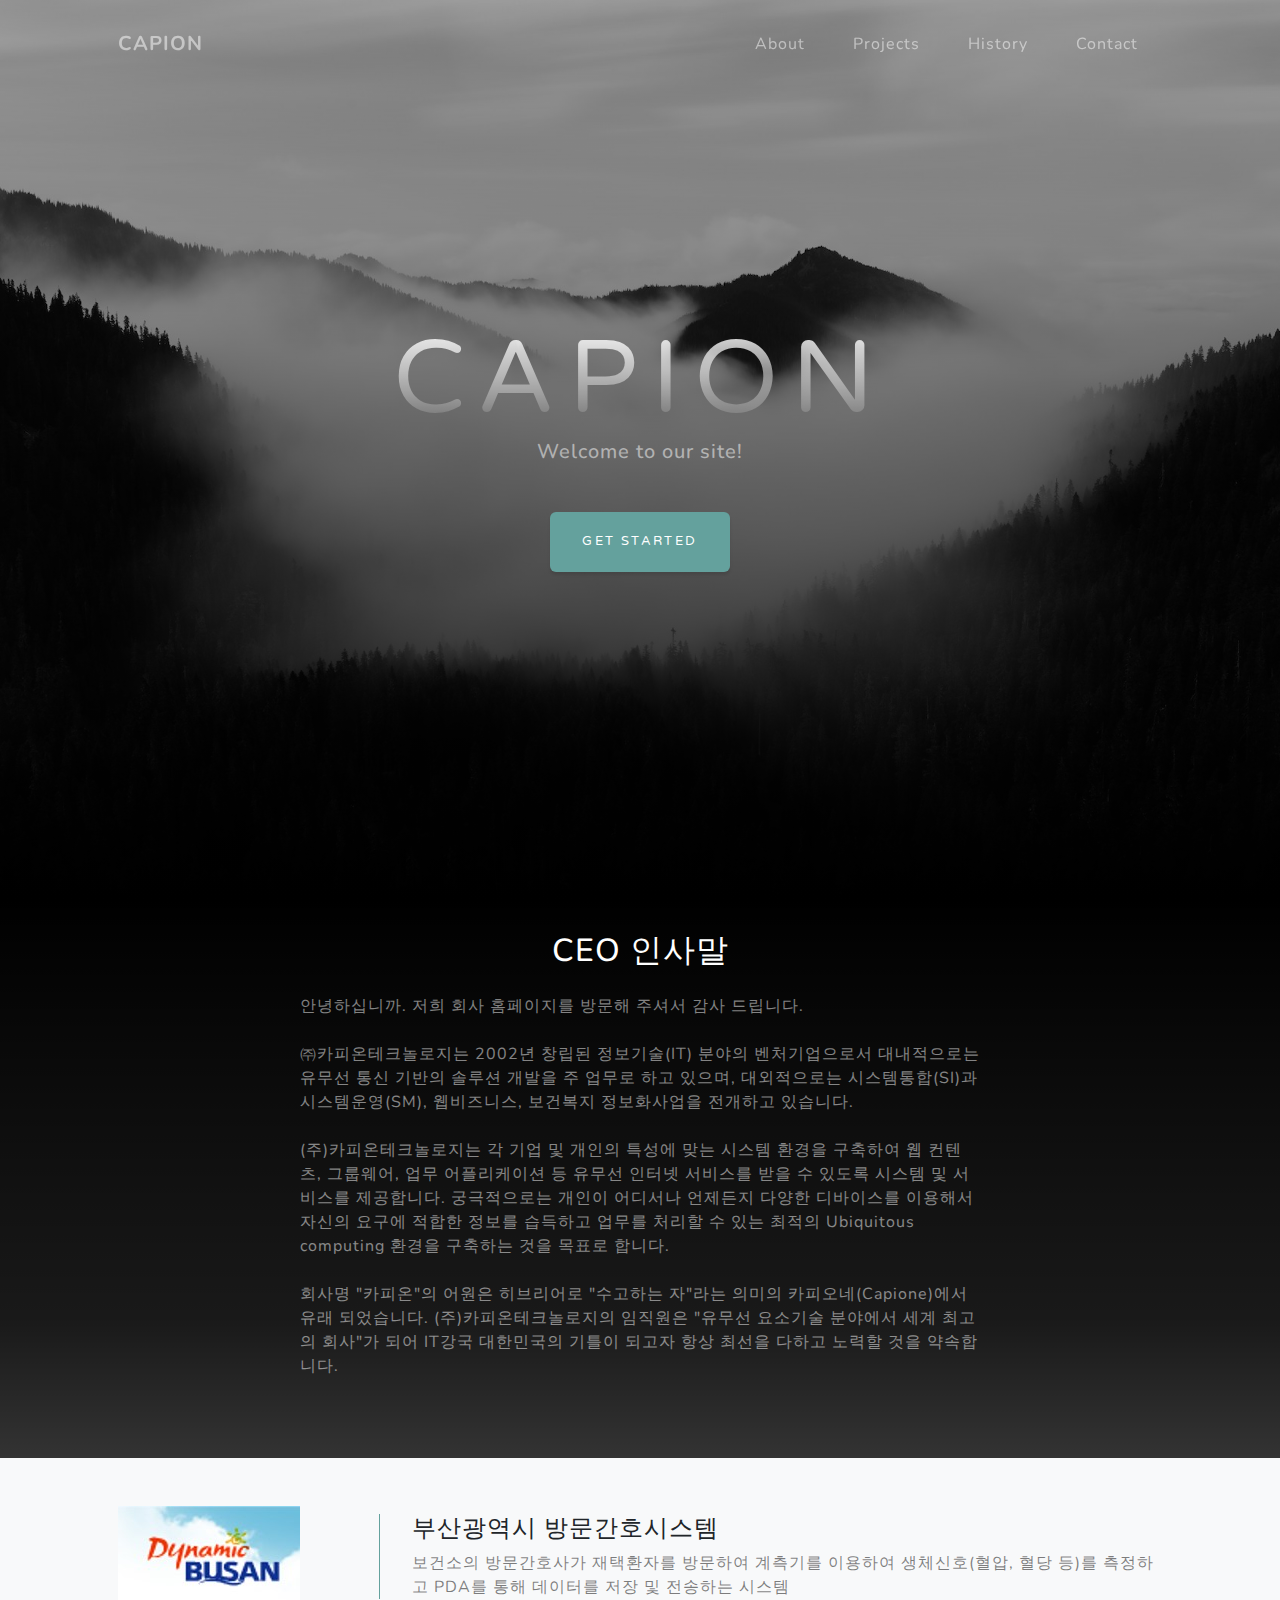
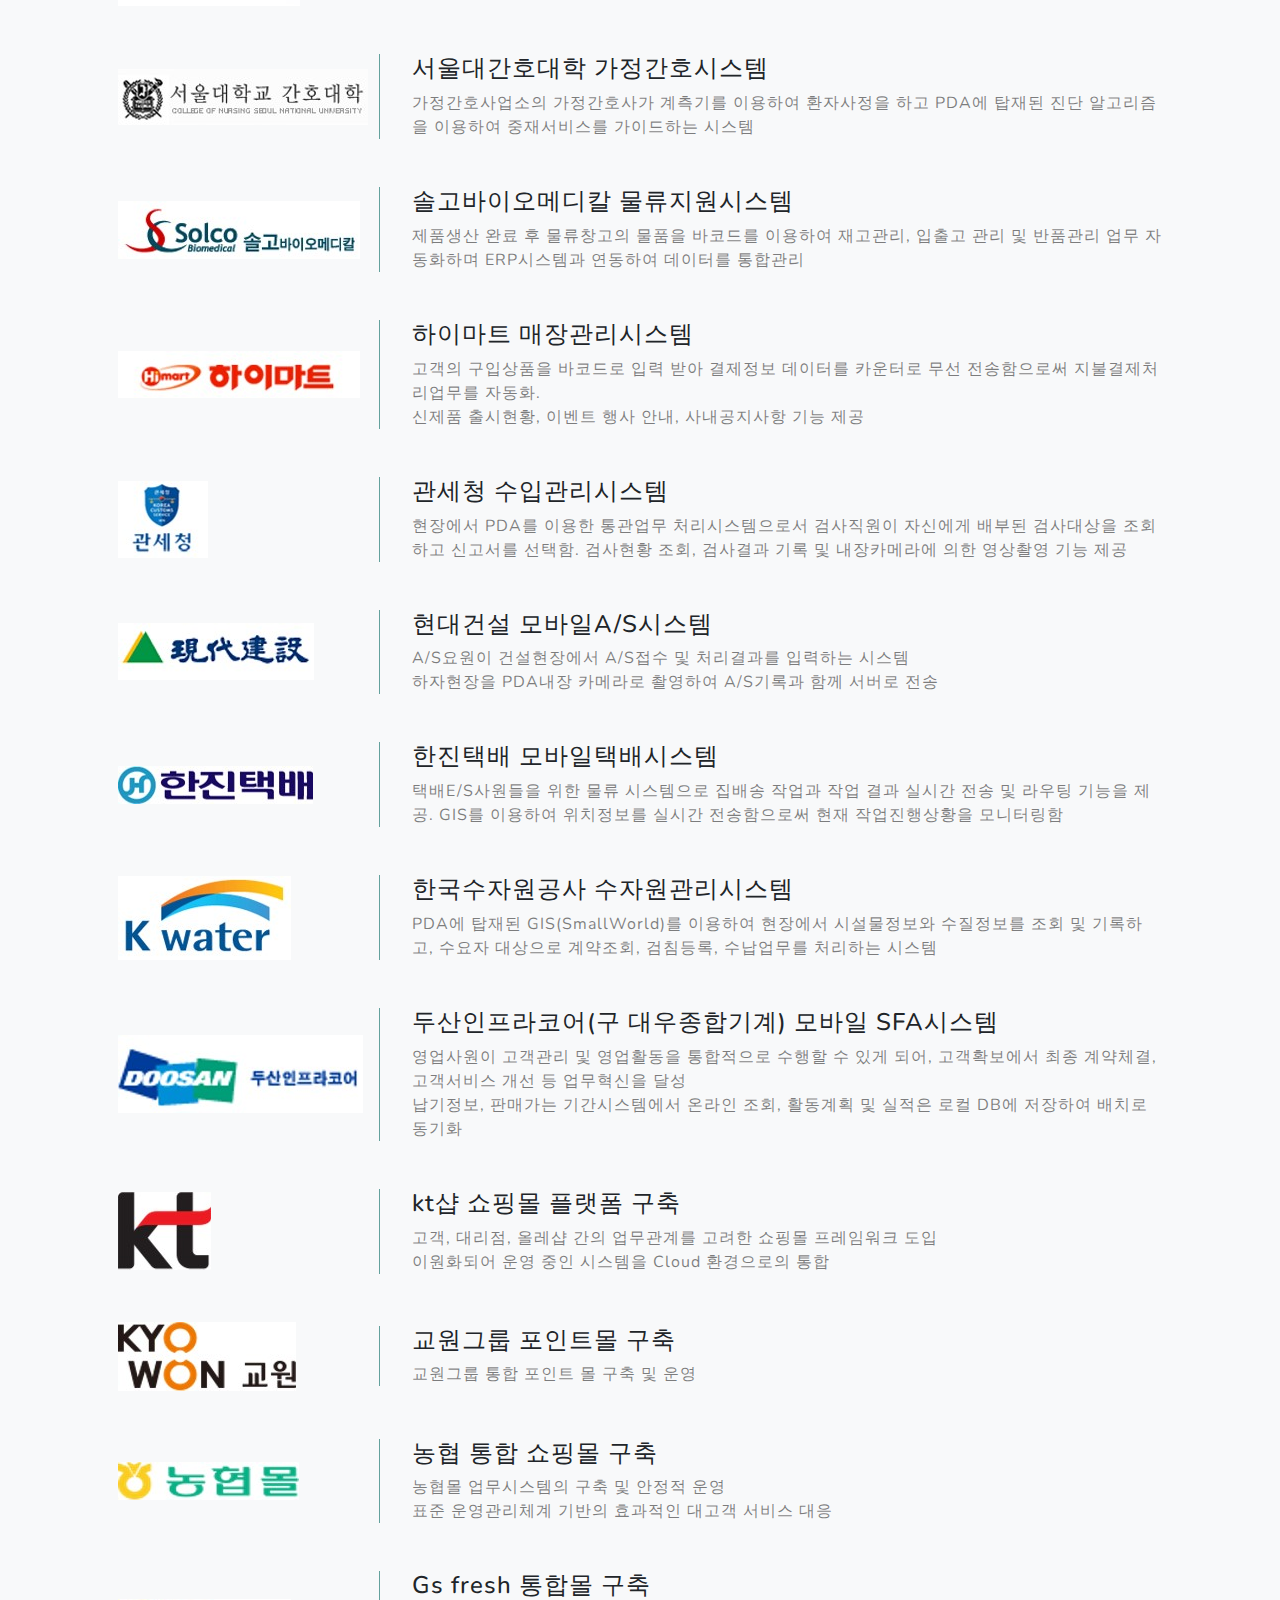
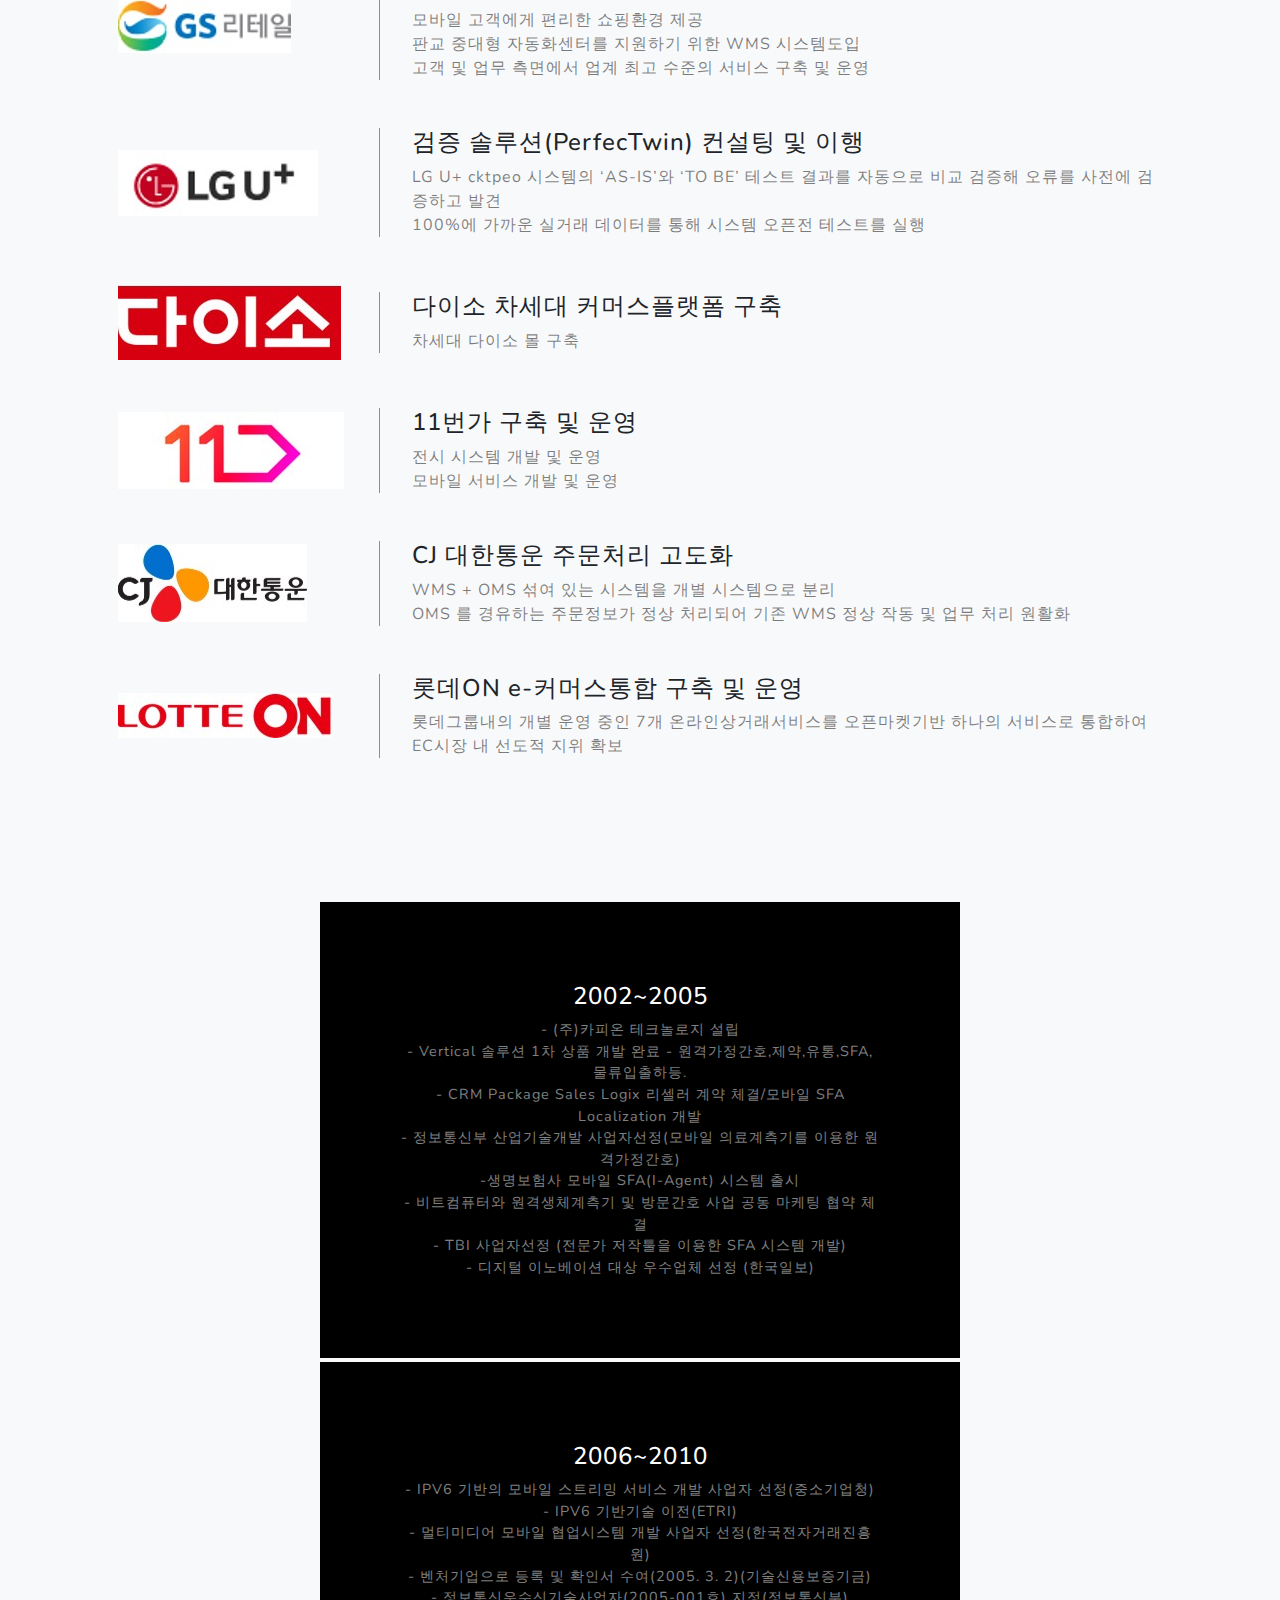
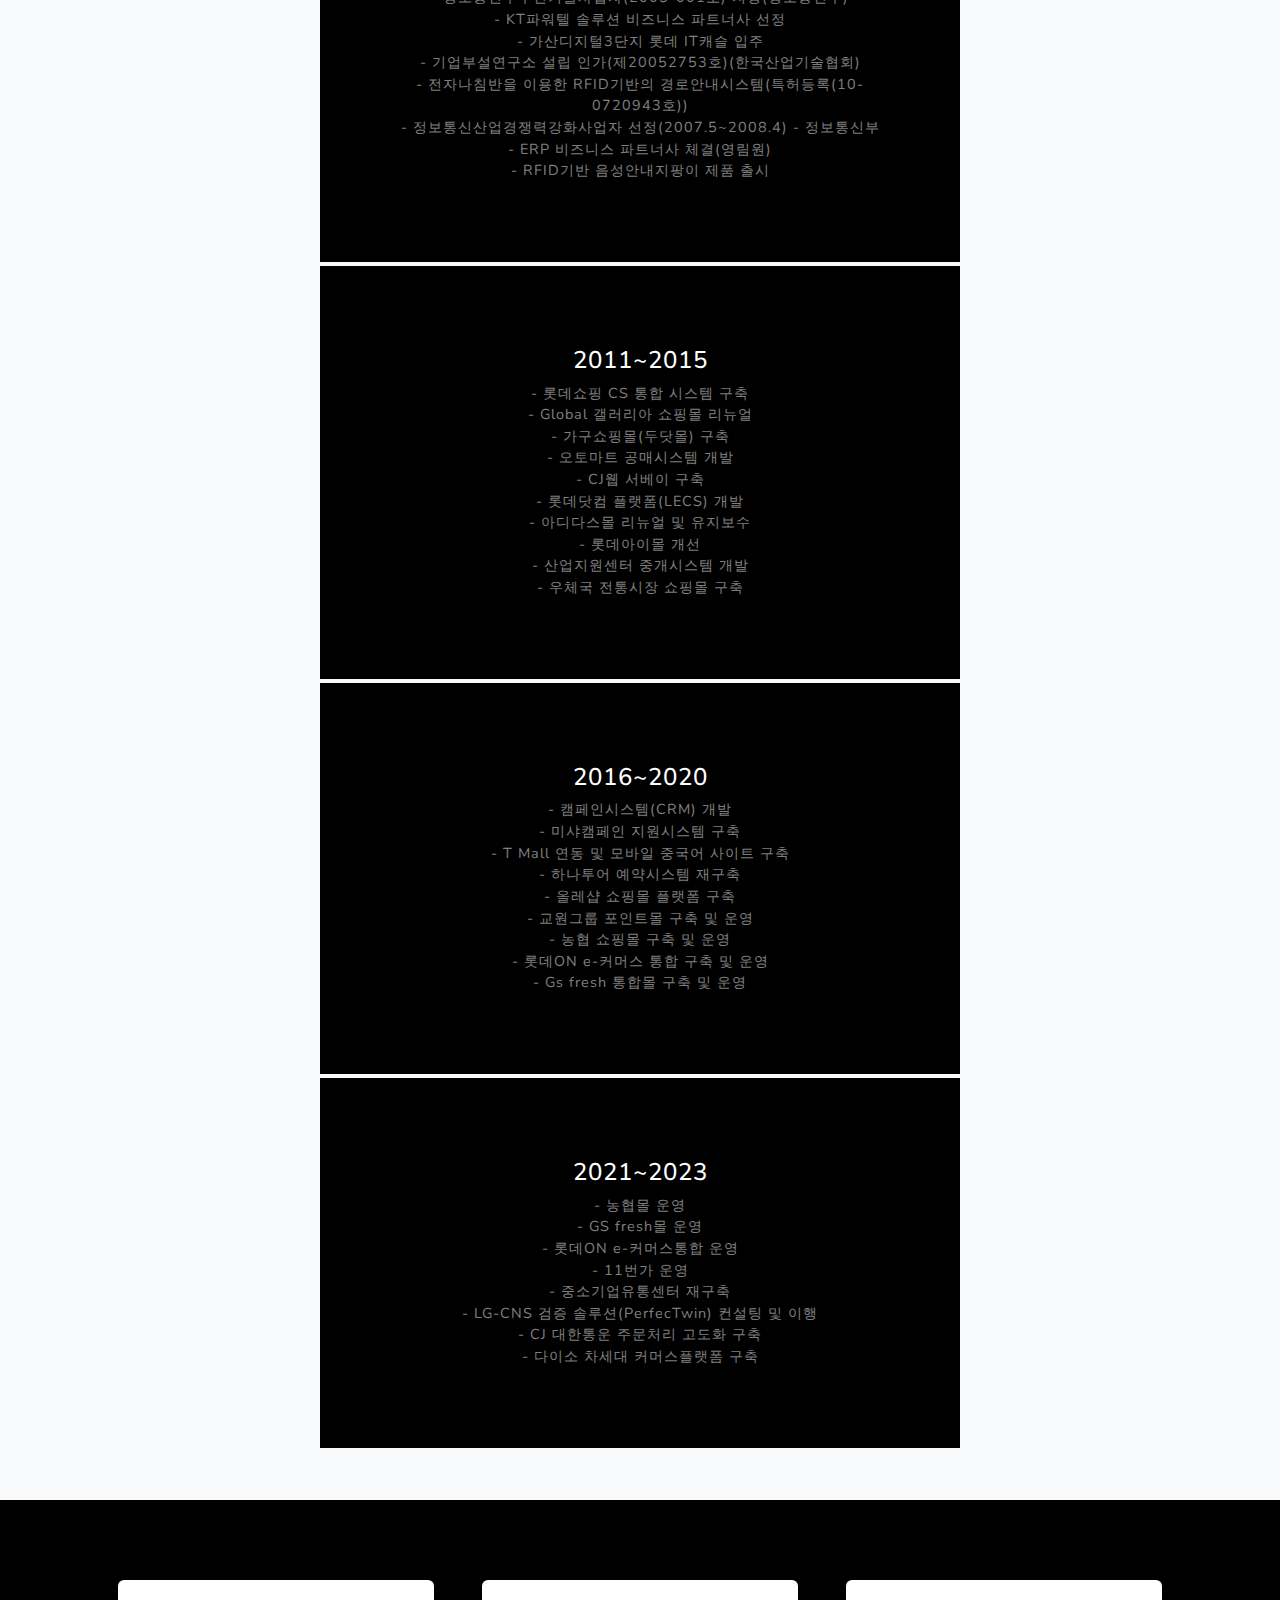
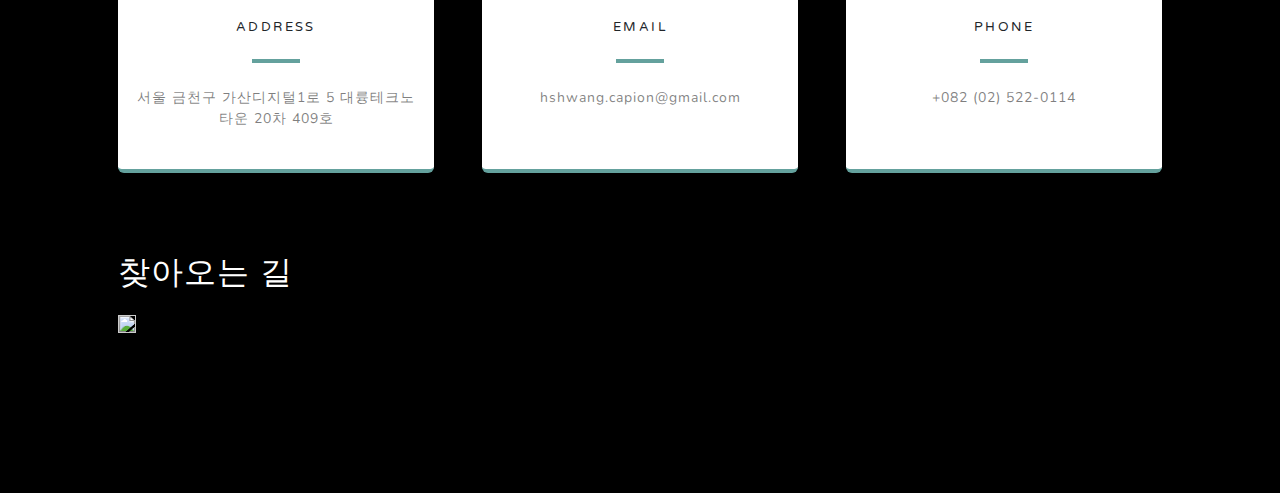
==== index.html @ ef00b188 "top버튼추가" ====
<!DOCTYPE html>
<html lang="en">
    <head>
        <meta charset="utf-8" />
        <meta name="viewport" content="width=device-width, initial-scale=1, shrink-to-fit=no" />
        <meta name="description" content="" />
        <meta name="author" content="" />
        <title>CAPION</title>
        <link rel="icon" type="image/x-icon" href="assets/favicon.ico" />
        <!-- Font Awesome icons (free version)-->
        <script src="https://use.fontawesome.com/releases/v6.3.0/js/all.js" crossorigin="anonymous"></script>
        <!-- Google fonts-->
        <link href="https://fonts.googleapis.com/css?family=Varela+Round" rel="stylesheet" />
        <link href="https://fonts.googleapis.com/css?family=Nunito:200,200i,300,300i,400,400i,600,600i,700,700i,800,800i,900,900i" rel="stylesheet" />
        <!-- Core theme CSS (includes Bootstrap)-->
        <link href="css/styles.css" rel="stylesheet" />
        <script src="./js/dataHistory.js"></script>
        <script src="./js/dataPortfolio.js"></script>
        <script type="text/javascript" src="http://ajax.googleapis.com/ajax/libs/jquery/1.4.3/jquery.min.js"></script>
    </head>
    <body id="page-top">
        <!-- Navigation-->
        <nav class="navbar navbar-expand-lg navbar-light fixed-top" id="mainNav">
            <div class="container px-4 px-lg-5">
                <a class="navbar-brand" href="#page-top">CAPION</a>
                <button class="navbar-toggler navbar-toggler-right" type="button" data-bs-toggle="collapse" data-bs-target="#navbarResponsive" aria-controls="navbarResponsive" aria-expanded="false" aria-label="Toggle navigation">
                    Menu
                    <i class="fas fa-bars"></i>
                </button>
                <div class="collapse navbar-collapse" id="navbarResponsive">
                    <ul class="navbar-nav ms-auto">
                        <li class="nav-item"><a class="nav-link" href="#about">About</a></li>
                        <li class="nav-item"><a class="nav-link" href="#projects">Projects</a></li>
                        <li class="nav-item"><a class="nav-link" href="#history">History</a></li>
                        <li class="nav-item"><a class="nav-link" href="#contact">Contact</a></li>
                    </ul>
                </div>
            </div>
        </nav>
        <!-- Masthead-->
        <header class="masthead">
            <div class="container px-4 px-lg-5 d-flex h-100 align-items-center justify-content-center">
                <div class="d-flex justify-content-center">
                    <div class="text-center">
                        <h1 class="mx-auto my-0 text-uppercase">CAPION</h1>
                        <h2 class="text-white-50 mx-auto mt-2 mb-5">Welcome to our site!</h2>
                        <a class="btn btn-primary" href="#about">Get Started</a>
                    </div>
                </div>
            </div>
        </header>
        
        <!-- About-->
        <section class="about-section text-center" id="about"></section>
        
        <!-- Projects-->
        <section class="projects-section bg-light" id="projects"><div class="container px-4 px-lg-5">
<script>
dataPortfolio.forEach(function(data){
const template = `<div class="row gx-0 mb-4 mb-lg-5 align-items-center">
                    <div class="col-xl-3 col-lg-5"><img class="img-fluid mb-3 mb-lg-0" src="${data.logo}" alt="..." /></div>
                    <div class="col-xl-9 col-lg-7">
                        <div class="featured-text text-center text-lg-start">
                            <h4>${data.title}</h4>
                            <p class="text-black-50 mb-0">${data.conts}
                            </p>
                        </div>
                    </div>
                </div>`;
            document.write(template);                           
            });
</script>                        
        </div>
        </section>
        
        <!-- history-->
        <section class="projects-section bg-light" id="history">


            <script>
                getData().forEach(item => {
                    var test=`<div class="row gx-0 mb-5 mb-lg-1 justify-content-center">
        <!-- -->
        
        <!-- -->
                <div class="col-lg-6">
                    <div class="bg-black text-center h-100 project">
                        <div class="d-flex h-100">
                            <div class="project-text w-100 my-auto text-center text-lg-left">
                                <h4 class="text-white">${item.year}</h4> 
                                <p class="mb-0 text-white-50">${item.conts}</p>
                            </div>
                        </div>
                    </div>
                </div>
            </div>`
            document.write(test);
                });
            
        </script>
        </section>
        
        <!-- Contact-->
        <section class="contact-section bg-black" id="contact"></section>
        <!-- Contact-->
        <section class="contact-section bg-black" id="map">
            <div class="container px-4 px-lg-5">

<div style="font:normal normal 400 12px/normal dotum, sans-serif; color:#333; position:relative">
    <div style="width:100%">
        <h2 class="text-white mb-4">찾아오는 길</h2>
        <a href="https://map.kakao.com/?urlX=474945.0&amp;urlY=1102048.0&amp;itemId=12833746&amp;q=%EC%B9%B4%ED%94%BC%EC%98%A8%ED%85%8C%ED%81%AC%EB%86%80%EB%A1%9C%EC%A7%80&amp;srcid=12833746&amp;map_type=TYPE_MAP&amp;from=roughmap" target="_blank">
            <img class="map" src="http://t1.daumcdn.net/roughmap/imgmap/6227460d12b1fd4dfd663b76bb3040f7e0660ec3b418c2a7da1c00d017e688dd" style="border:1px solid #ccc; width:100%;">
        </a>
    </div>
    <!--
    <div style="overflow: hidden; padding: 7px 11px; border: 1px solid rgba(0, 0, 0, 0.1); border-radius: 0px 0px 2px 2px; background-color: rgb(249, 249, 249);">
        <a href="https://map.kakao.com" target="_blank" style="float: left;"><img src="//t1.daumcdn.net/localimg/localimages/07/2018/pc/common/logo_kakaomap.png" width="72" height="16" alt="카카오맵" style="display:block;width:72px;height:16px">
        </a>
        <div style="float: right; position: relative; top: 1px; font-size: 11px;">
            <a target="_blank" href="https://map.kakao.com/?from=roughmap&amp;srcid=12833746&amp;confirmid=12833746&amp;q=%EC%B9%B4%ED%94%BC%EC%98%A8%ED%85%8C%ED%81%AC%EB%86%80%EB%A1%9C%EC%A7%80&amp;rv=on" style="float:left;height:15px;padding-top:1px;line-height:15px;color:#000;text-decoration: none;">로드뷰</a><span style="width: 1px;padding: 0;margin: 0 8px 0 9px;height: 11px;vertical-align: top;position: relative;top: 2px;border-left: 1px solid #d0d0d0;float: left;"></span><a target="_blank" href="https://map.kakao.com/?from=roughmap&amp;eName=%EC%B9%B4%ED%94%BC%EC%98%A8%ED%85%8C%ED%81%AC%EB%86%80%EB%A1%9C%EC%A7%80&amp;eX=474945.0&amp;eY=1102048.0" style="float:left;height:15px;padding-top:1px;line-height:15px;color:#000;text-decoration: none;">길찾기</a><span style="width: 1px;padding: 0;margin: 0 8px 0 9px;height: 11px;vertical-align: top;position: relative;top: 2px;border-left: 1px solid #d0d0d0;float: left;"></span><a target="_blank" href="https://map.kakao.com?map_type=TYPE_MAP&amp;from=roughmap&amp;srcid=12833746&amp;itemId=12833746&amp;q=%EC%B9%B4%ED%94%BC%EC%98%A8%ED%85%8C%ED%81%AC%EB%86%80%EB%A1%9C%EC%A7%80&amp;urlX=474945.0&amp;urlY=1102048.0" style="float:left;height:15px;padding-top:1px;line-height:15px;color:#000;text-decoration: none;">지도 크게 보기</a>
        </div>
        </div>
        -->
    </div>                


<!-- * 카카오맵 - 지도퍼가기 -->
<!-- 1. 지도 노드
<div id="daumRoughmapContainer1706237743651" class="root_daum_roughmap root_daum_roughmap_landing" style="width:auto"></div>
-->
<!--
	2. 설치 스크립트
	* 지도 퍼가기 서비스를 2개 이상 넣을 경우, 설치 스크립트는 하나만 삽입합니다.
<script charset="UTF-8" class="daum_roughmap_loader_script" src="https://ssl.daumcdn.net/dmaps/map_js_init/roughmapLoader.js"></script>
-->

<!-- 3. 실행 스크립트
<script charset="UTF-8">
	new daum.roughmap.Lander({
		"timestamp" : "1706237743651",
		"key" : "2humt",
		"mapWidth" : "auto",
		"mapHeight" : "360",
        "draggable" : "false"
	}).render();
</script>          
-->
            </div>
        </section>

        <!-- Footer-->
        <footer class="footer bg-black small text-center text-white-50">
            <!-- <div class="container px-4 px-lg-5">Copyright &copy; Your Website 2023</div> -->
            <button  id="back-top" type="button" class="btn btn-primary btn-sm"  
            style="display:none;position:fixed;bottom:20px;right:20px;z-index:99999999;"
           onclick="window.scrollTo(0,0);" >top</button>
        </footer> 
        <!-- Bootstrap core JS-->
        
        <script src="https://cdn.jsdelivr.net/npm/bootstrap@5.2.3/dist/js/bootstrap.bundle.min.js"></script>
        <!-- Core theme JS-->
        <script src="js/scripts.js"></script>
        <script src="js/dataHistory.js"></script>
        <!-- * * * * * * * * * * * * * * * * * * * * * * * * * * * * * * * * * * * * * * * *-->
        <!-- * *                               SB Forms JS                               * *-->
        <!-- * * Activate your form at https://startbootstrap.com/solution/contact-forms * *-->
        <!-- * * * * * * * * * * * * * * * * * * * * * * * * * * * * * * * * * * * * * * * *-->
        <!-- <script src="https://cdn.startbootstrap.com/sb-forms-latest.js"></script> -->
       <script>
        $(function(){
            // 일단 버튼을 숨긴다
            $("#back-top").hide();
            
            // 스크롤이 되면 버튼이 나타난다. 
            $(function () {
               $(window).scroll(function () {
                if ($(this).scrollTop() > 100) {
                        $('#back-top').fadeIn();
                    } else {
                        $('#back-top').fadeOut();
                    }
                })
            }) 
        })
          
        </script>
 
        <script>
            async function fetchHtmlAsText(url) {
                return await (await fetch(url)).text();
            }

            async function importPage(target) {
                console.log("target:",target);
                document.querySelector('#' + target).innerHTML = await fetchHtmlAsText(target + '.html');
            }
            
            importPage("about");
            //importPage("projects");
            //importPage("history");
            importPage("contact");

        </script>        
    </body>
</html>
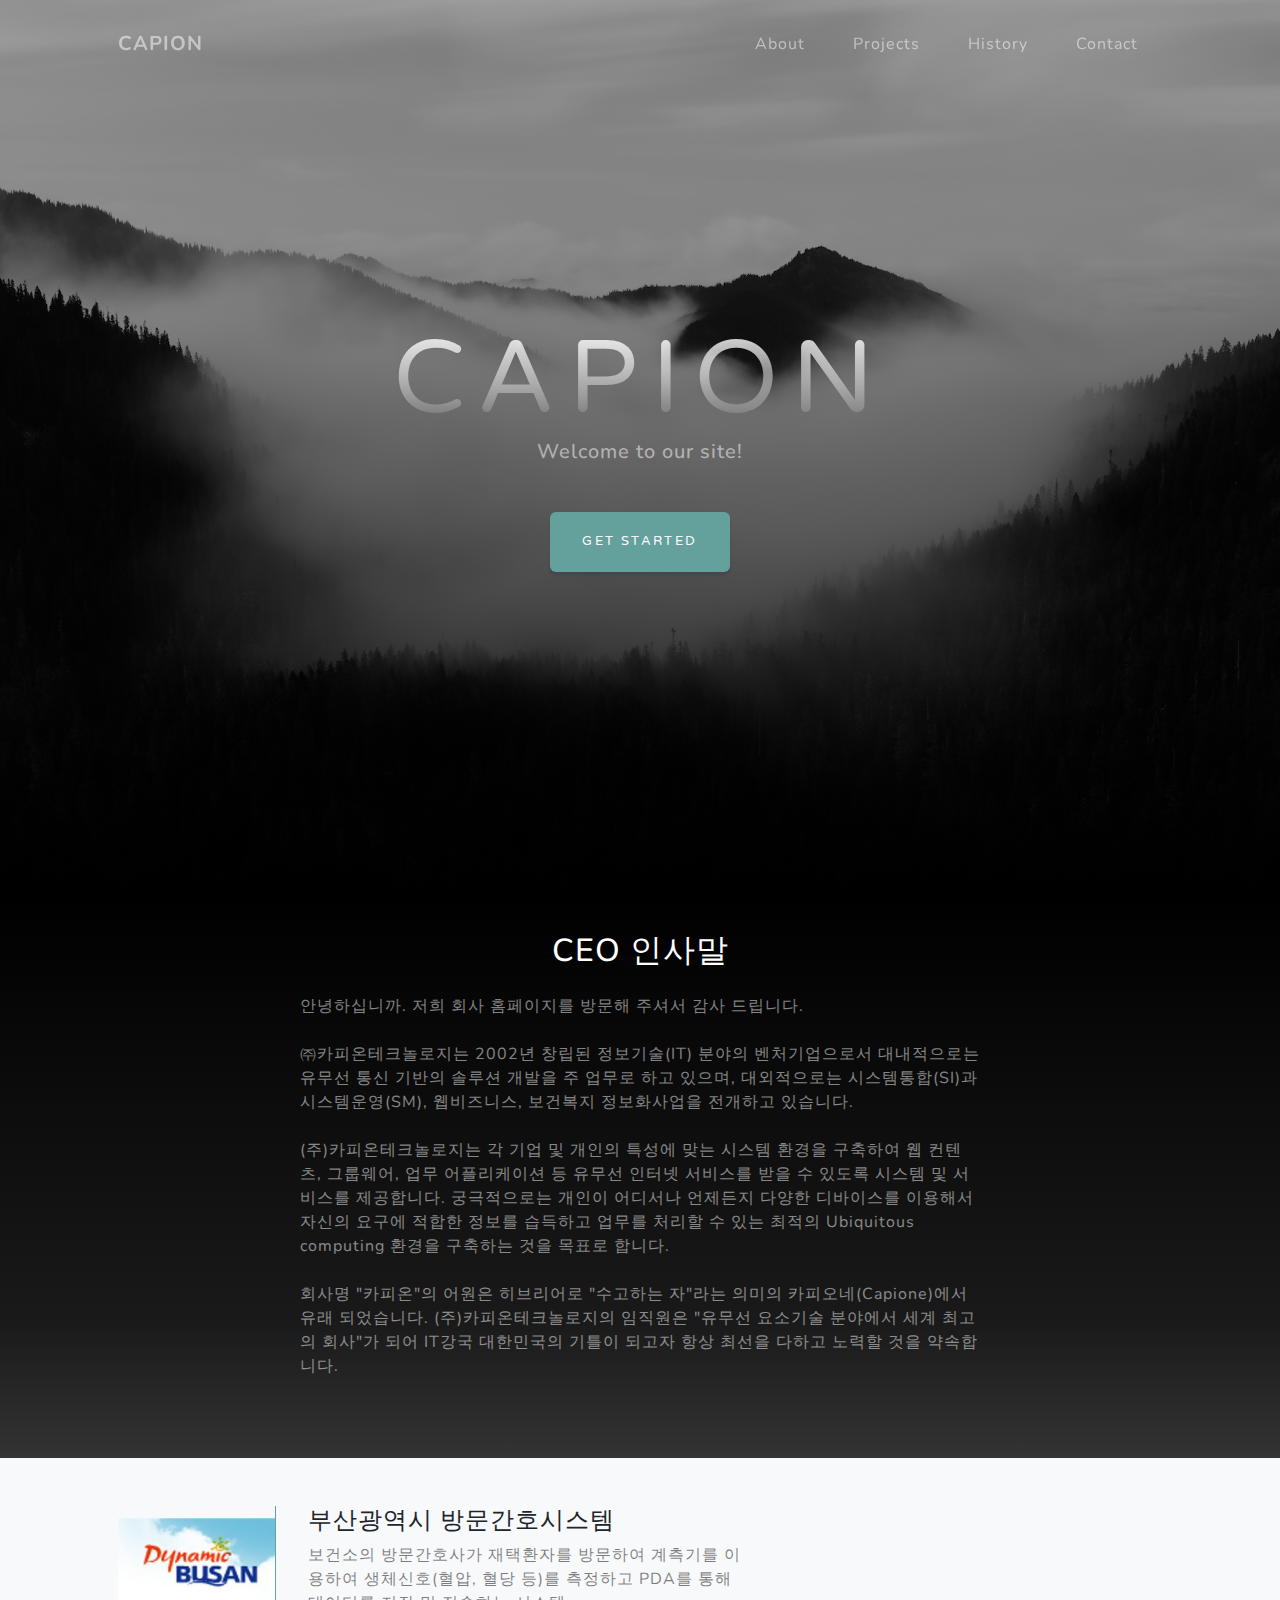
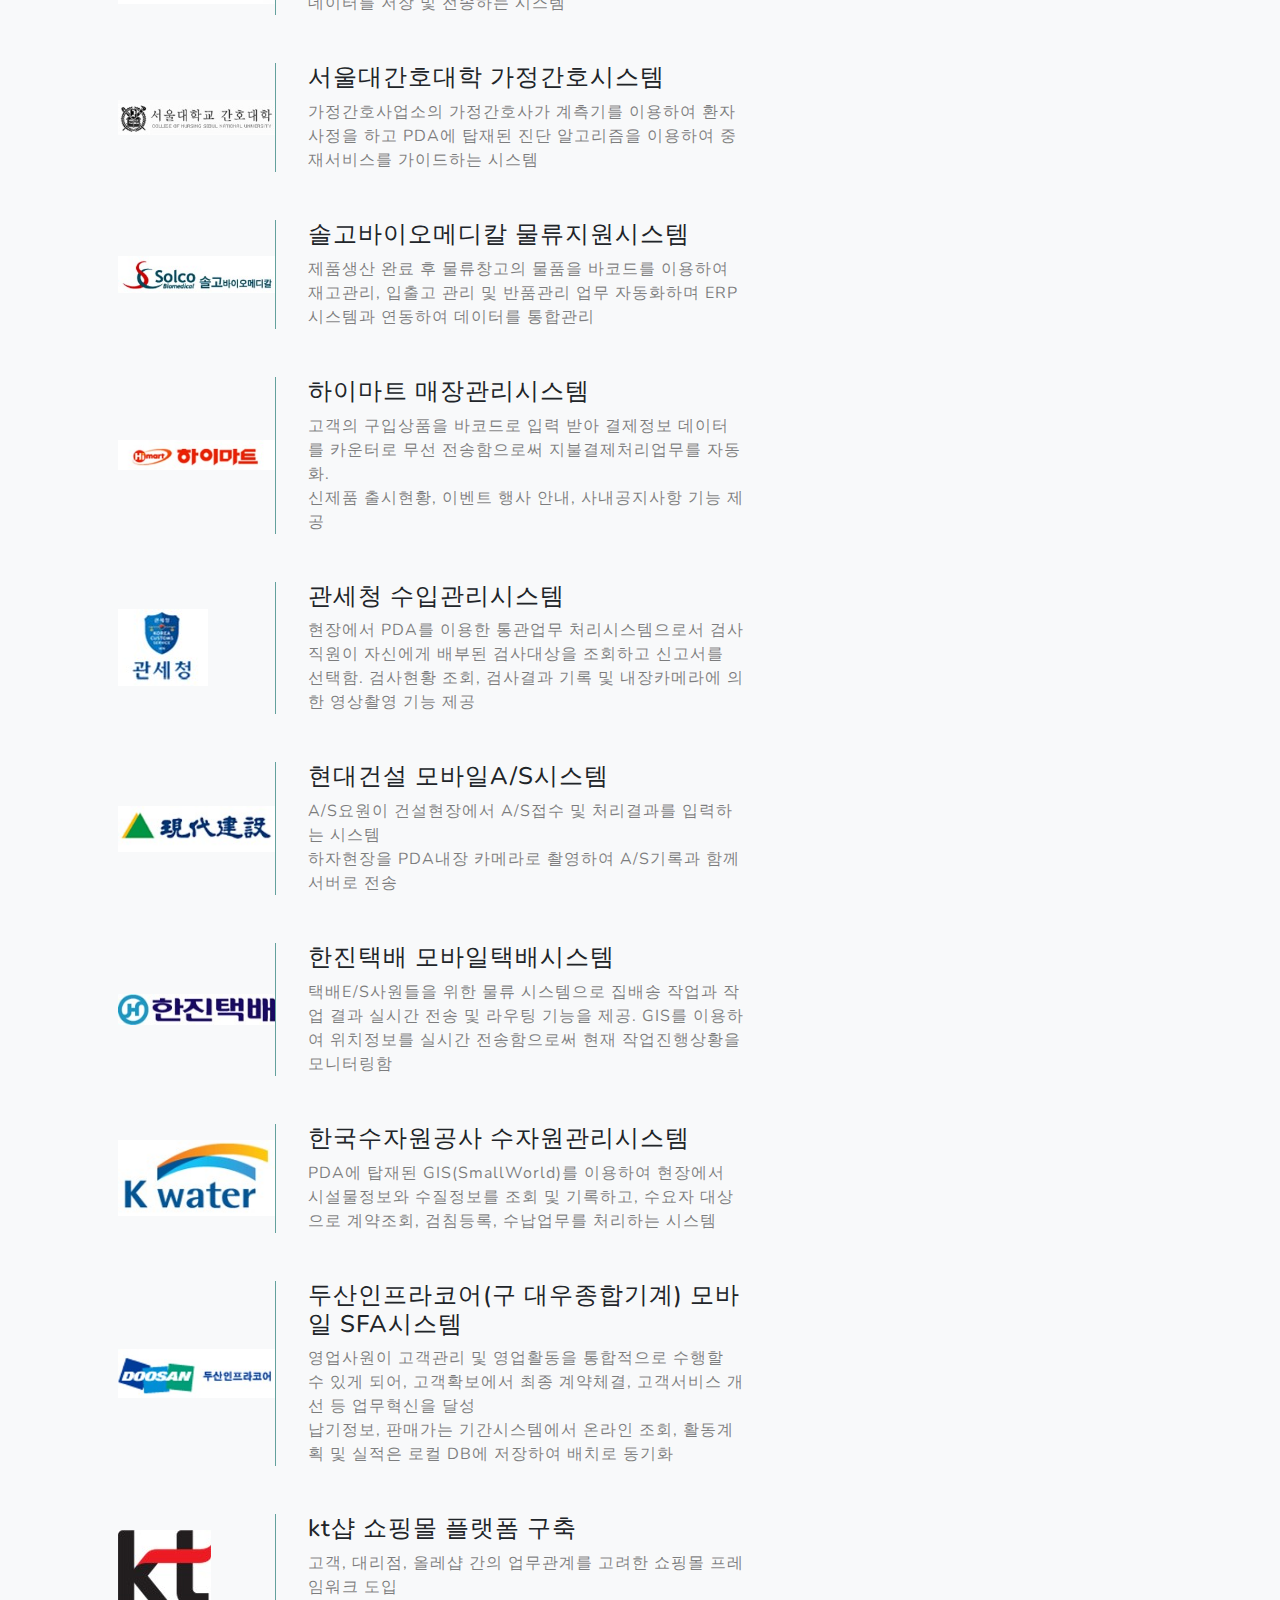
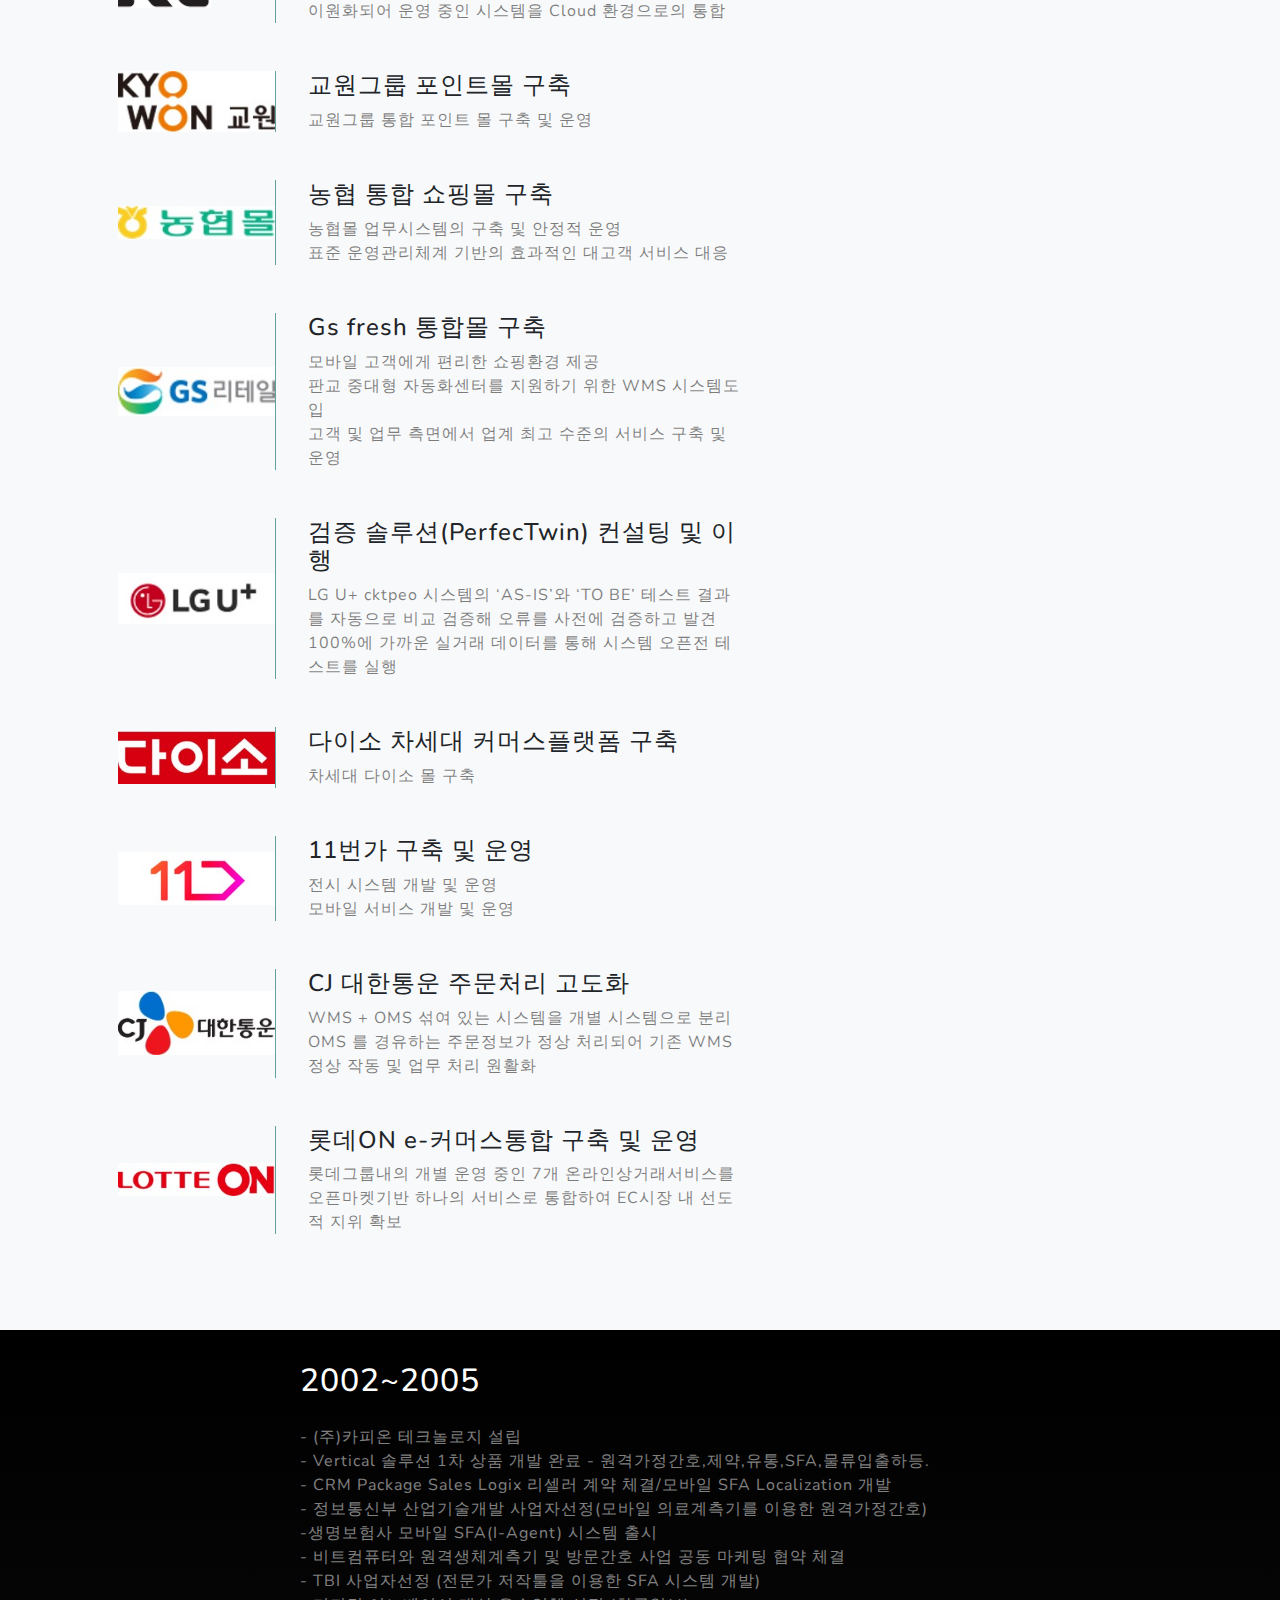
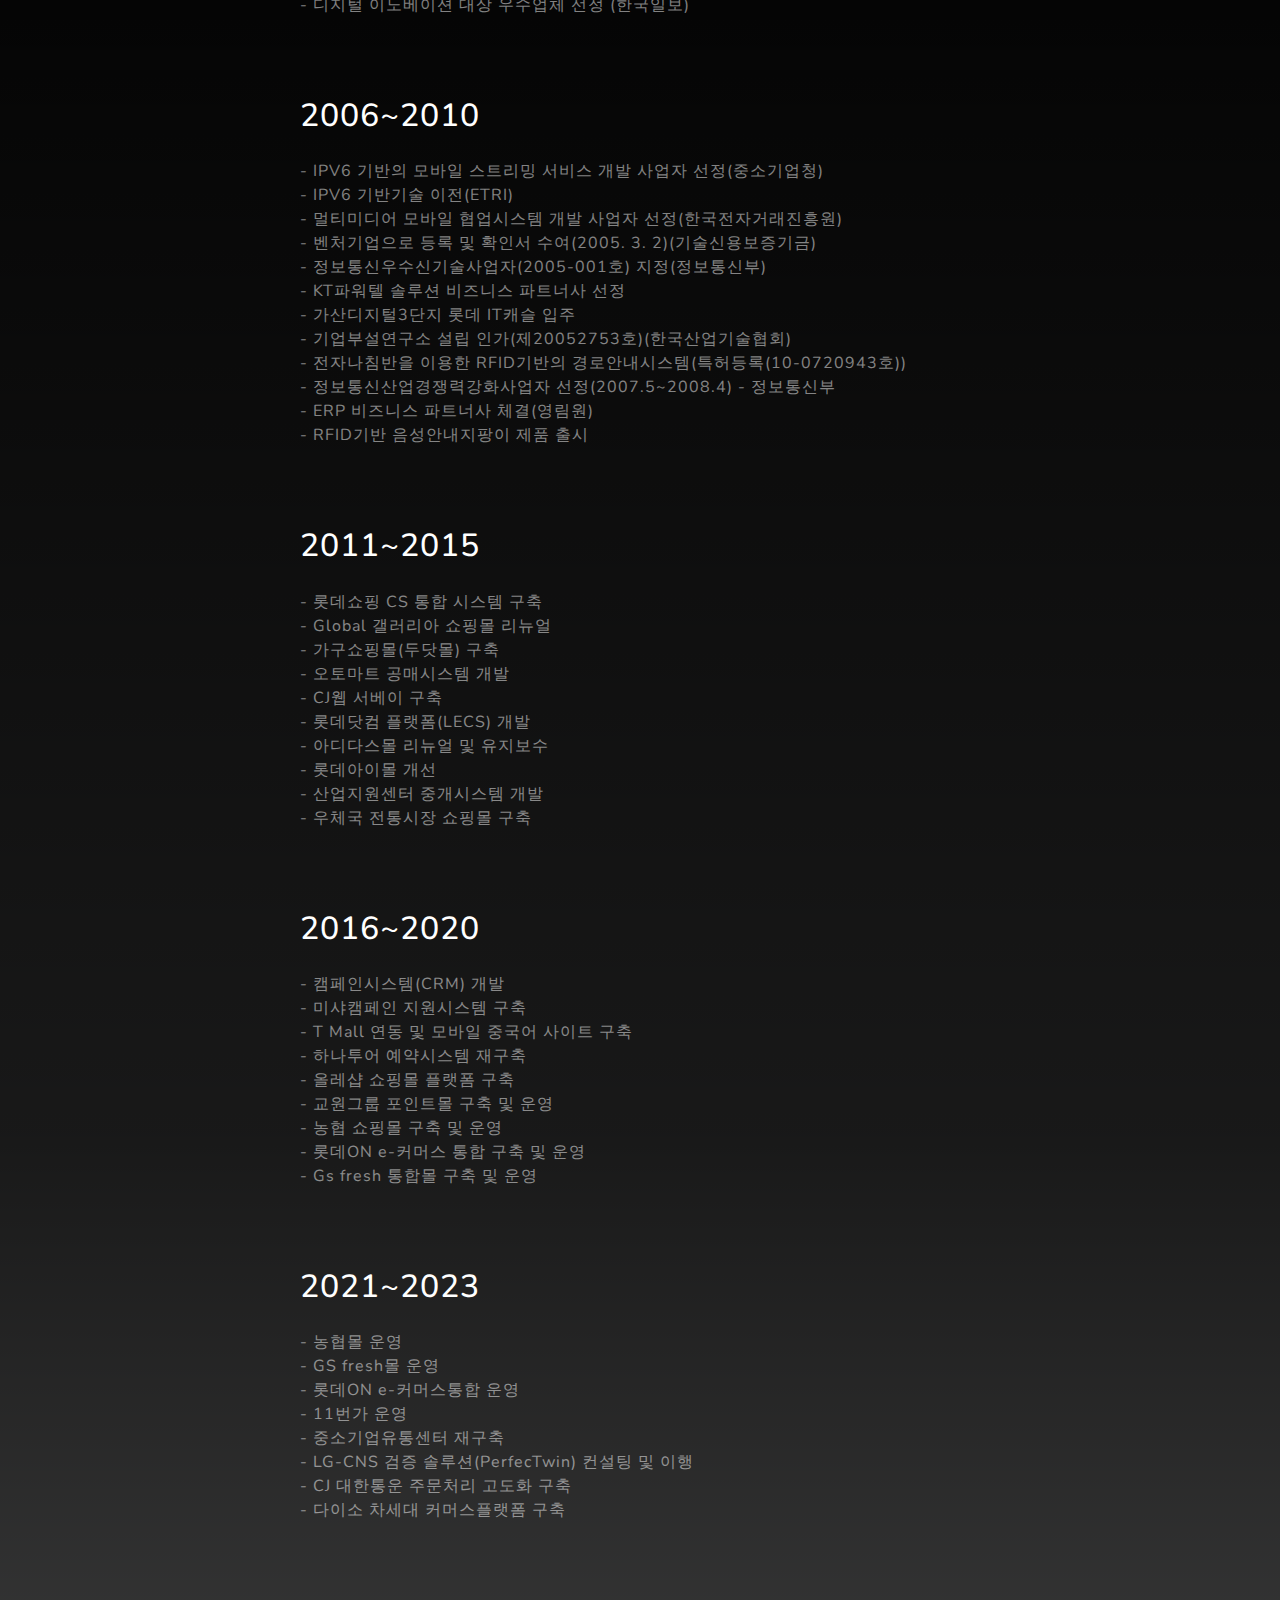
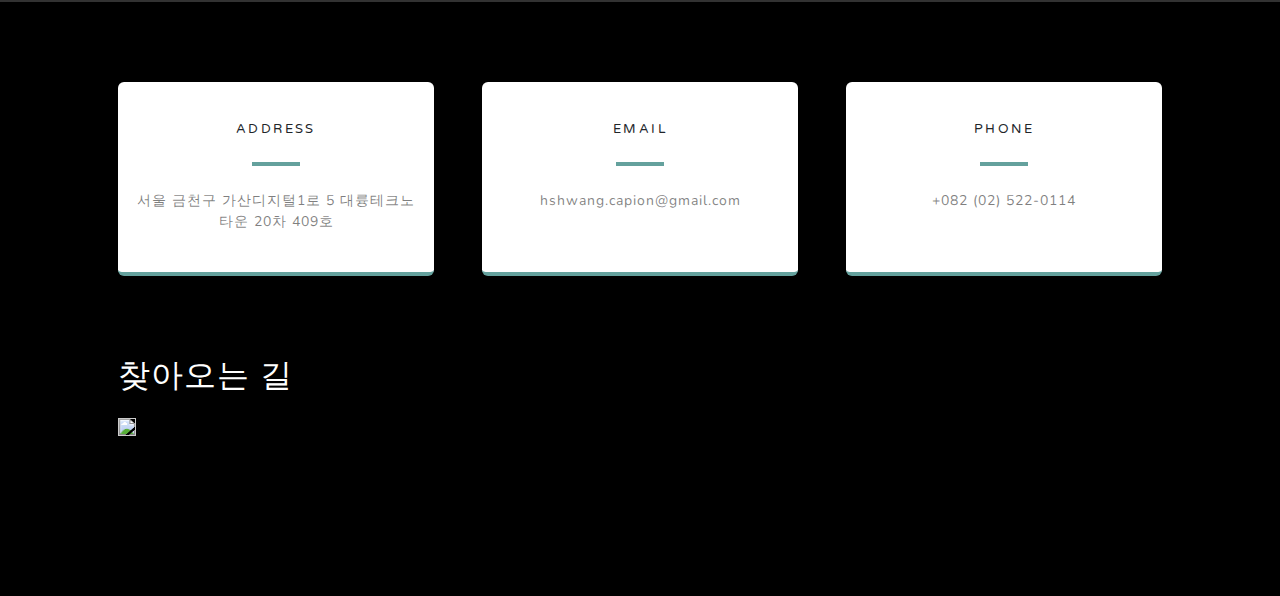
==== commit 062bfc96: "수정" ====
--- a/index.html
+++ b/index.html
@@ -2,6 +2,7 @@
 <html lang="en">
     <head>
         <meta charset="utf-8" />
+        <meta http-equiv="Content-Security-Policy" content="upgrade-insecure-requests"/>
         <meta name="viewport" content="width=device-width, initial-scale=1, shrink-to-fit=no" />
         <meta name="description" content="" />
         <meta name="author" content="" />
@@ -22,7 +23,7 @@
         <!-- Navigation-->
         <nav class="navbar navbar-expand-lg navbar-light fixed-top" id="mainNav">
             <div class="container px-4 px-lg-5">
-                <a class="navbar-brand" href="#page-top">CAPION</a>
+                <a  class="navbar-brand" href="#page-top">CAPION</a>
                 <button class="navbar-toggler navbar-toggler-right" type="button" data-bs-toggle="collapse" data-bs-target="#navbarResponsive" aria-controls="navbarResponsive" aria-expanded="false" aria-label="Toggle navigation">
                     Menu
                     <i class="fas fa-bars"></i>
@@ -38,7 +39,7 @@
             </div>
         </nav>
         <!-- Masthead-->
-        <header class="masthead">
+        <header id="masthead"  class="masthead">
             <div class="container px-4 px-lg-5 d-flex h-100 align-items-center justify-content-center">
                 <div class="d-flex justify-content-center">
                     <div class="text-center">
@@ -57,7 +58,7 @@
         <section class="projects-section bg-light" id="projects"><div class="container px-4 px-lg-5">
 <script>
 dataPortfolio.forEach(function(data){
-const template = `<div class="row gx-0 mb-4 mb-lg-5 align-items-center">
+const template = `<div class="row gx-0 mb-4 mb-lg-5 align-items-center" style="width:60%">
                     <div class="col-xl-3 col-lg-5"><img class="img-fluid mb-3 mb-lg-0" src="${data.logo}" alt="..." /></div>
                     <div class="col-xl-9 col-lg-7">
                         <div class="featured-text text-center text-lg-start">
@@ -74,11 +75,27 @@
         </section>
         
         <!-- history-->
-        <section class="projects-section bg-light" id="history">
+        <section class="about-section bg-light" id="history">
 
 
             <script>
                 getData().forEach(item => {
+
+                    var historytext =`
+                    <div class="container px-4 px-lg-5">
+                <div class="row gx-4 gx-lg-5 justify-content-center">
+                    <div class="col-lg-8">
+                        <h2 class="text-white mb-4">${item.year}</h2>
+
+                        <p class="text-white-50">
+                            ${item.conts}
+                        </p>
+
+                
+                    </div>
+                </div>
+
+            </div>`
                     var test=`<div class="row gx-0 mb-5 mb-lg-1 justify-content-center">
         <!-- -->
         
@@ -94,7 +111,7 @@
                     </div>
                 </div>
             </div>`
-            document.write(test);
+            document.write(historytext);
                 });
             
         </script>
@@ -110,7 +127,7 @@
     <div style="width:100%">
         <h2 class="text-white mb-4">찾아오는 길</h2>
         <a href="https://map.kakao.com/?urlX=474945.0&amp;urlY=1102048.0&amp;itemId=12833746&amp;q=%EC%B9%B4%ED%94%BC%EC%98%A8%ED%85%8C%ED%81%AC%EB%86%80%EB%A1%9C%EC%A7%80&amp;srcid=12833746&amp;map_type=TYPE_MAP&amp;from=roughmap" target="_blank">
-            <img class="map" src="http://t1.daumcdn.net/roughmap/imgmap/6227460d12b1fd4dfd663b76bb3040f7e0660ec3b418c2a7da1c00d017e688dd" style="border:1px solid #ccc; width:100%;">
+            <img class="map" src="https://t1.daumcdn.net/roughmap/imgmap/6227460d12b1fd4dfd663b76bb3040f7e0660ec3b418c2a7da1c00d017e688dd" style="border:1px solid #ccc; width:100%;">
         </a>
     </div>
     <!--
@@ -152,9 +169,12 @@
         <!-- Footer-->
         <footer class="footer bg-black small text-center text-white-50">
             <!-- <div class="container px-4 px-lg-5">Copyright &copy; Your Website 2023</div> -->
-            <button  id="back-top" type="button" class="btn btn-primary btn-sm"  
+            <!-- <button  id="back-top" type="button" class="btn btn-primary btn-sm"  
             style="display:none;position:fixed;bottom:20px;right:20px;z-index:99999999;"
-           onclick="window.scrollTo(0,0);" >top</button>
+           onclick="window.scrollTo(0,0);" >top</button> -->
+           <a id="back-top" href="#masthead" style="display:none;position:fixed;bottom:20px;right:20px;z-index:99999999;">
+            <img src="/assets/img/topscroll.png"/>
+            </a>
         </footer> 
         <!-- Bootstrap core JS-->
         
@@ -168,6 +188,7 @@
         <!-- * * * * * * * * * * * * * * * * * * * * * * * * * * * * * * * * * * * * * * * *-->
         <!-- <script src="https://cdn.startbootstrap.com/sb-forms-latest.js"></script> -->
        <script>
+  /*
         $(function(){
             // 일단 버튼을 숨긴다
             $("#back-top").hide();
@@ -183,7 +204,15 @@
                 })
             }) 
         })
-          
+       */
+       $(window).scroll(function () {
+                if ($(this).scrollTop() > 100) {
+                    $('#back-top').fadeIn();
+                } else {
+                    $('#back-top').fadeOut();
+                }
+            });   
+
         </script>
  
         <script>
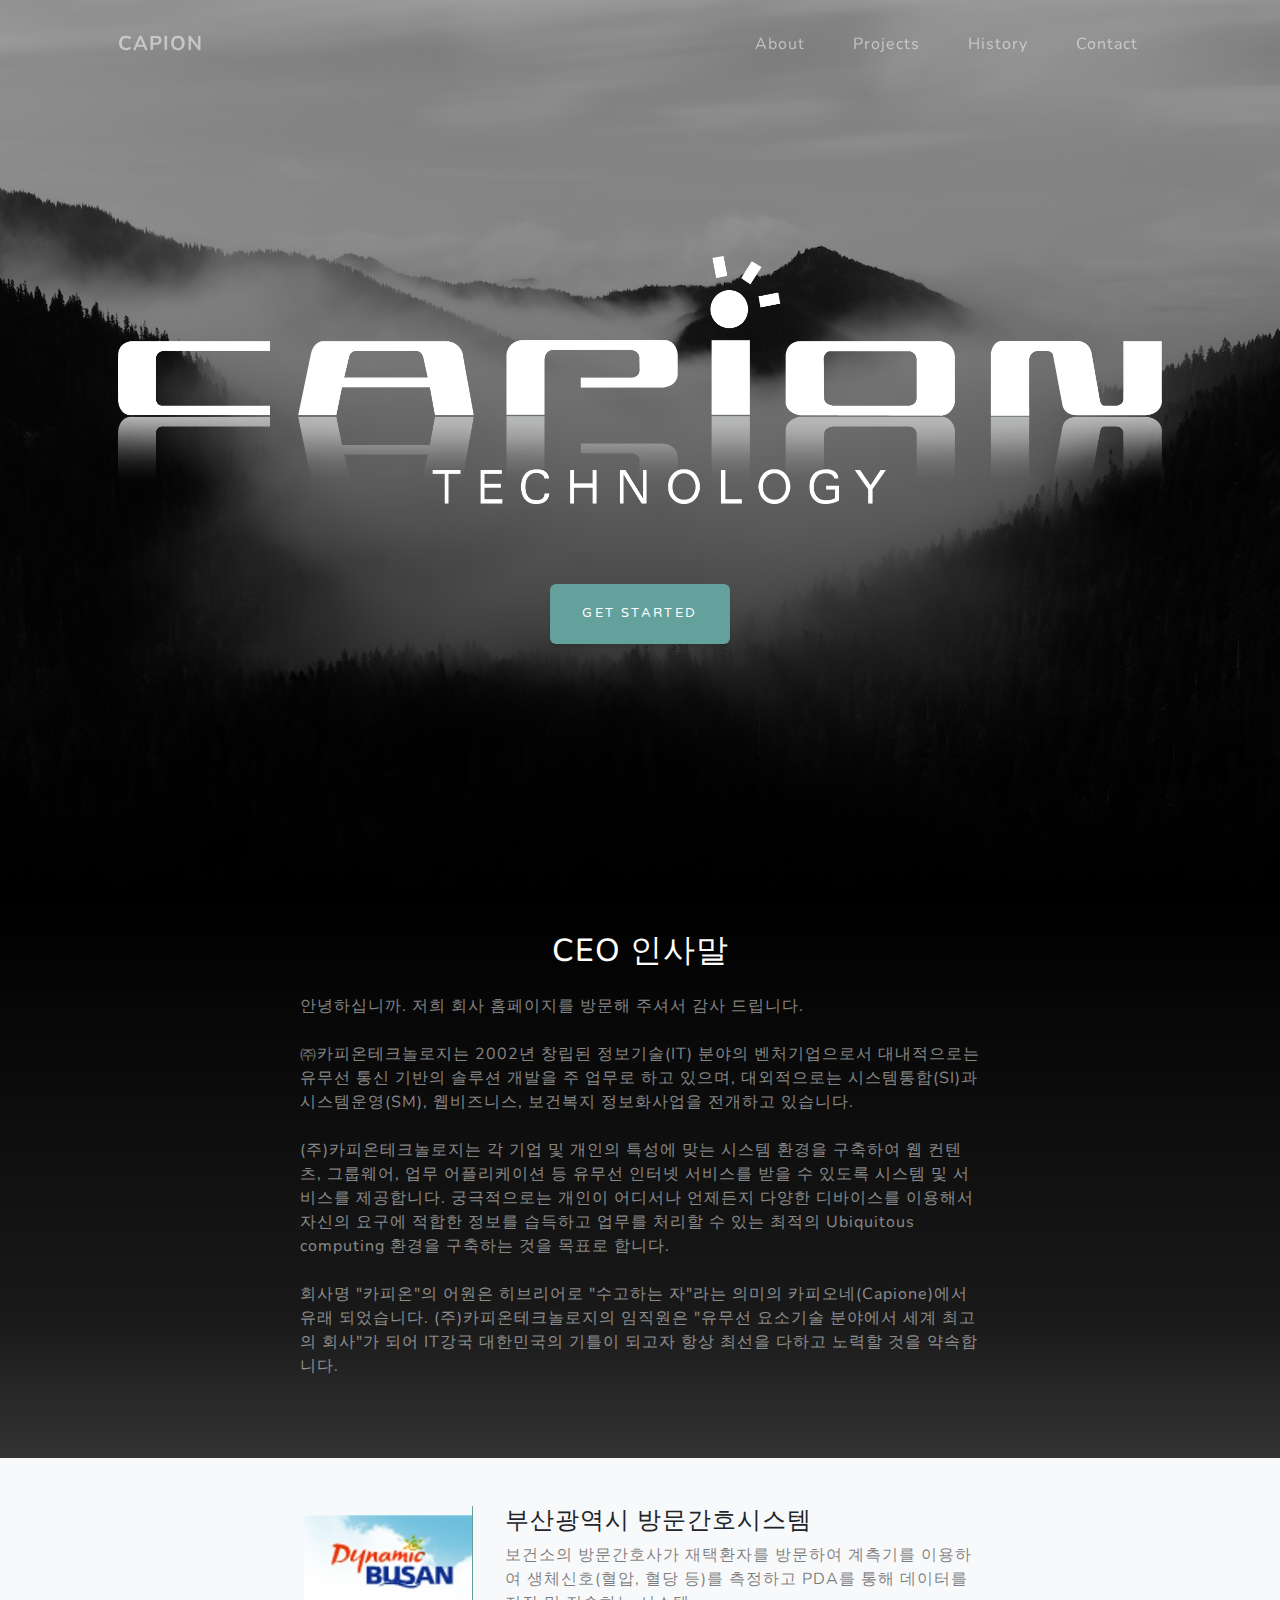
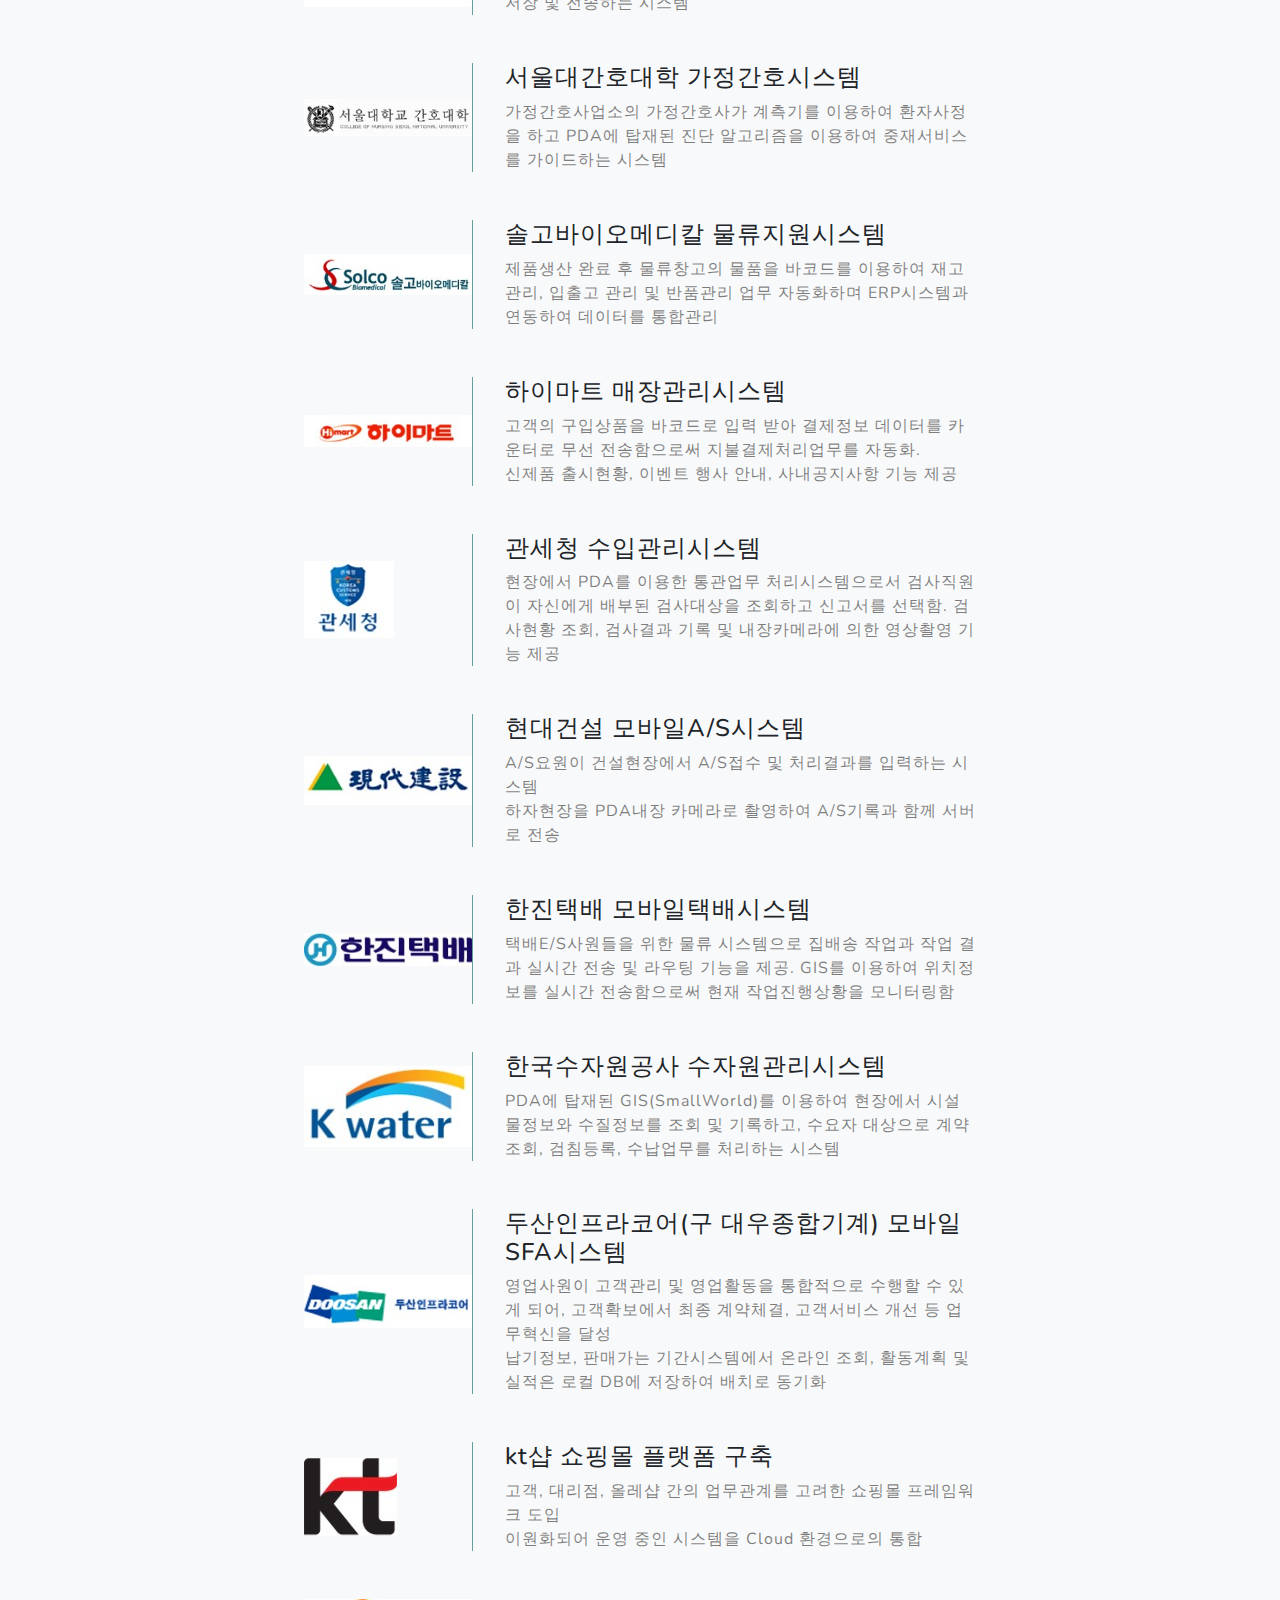
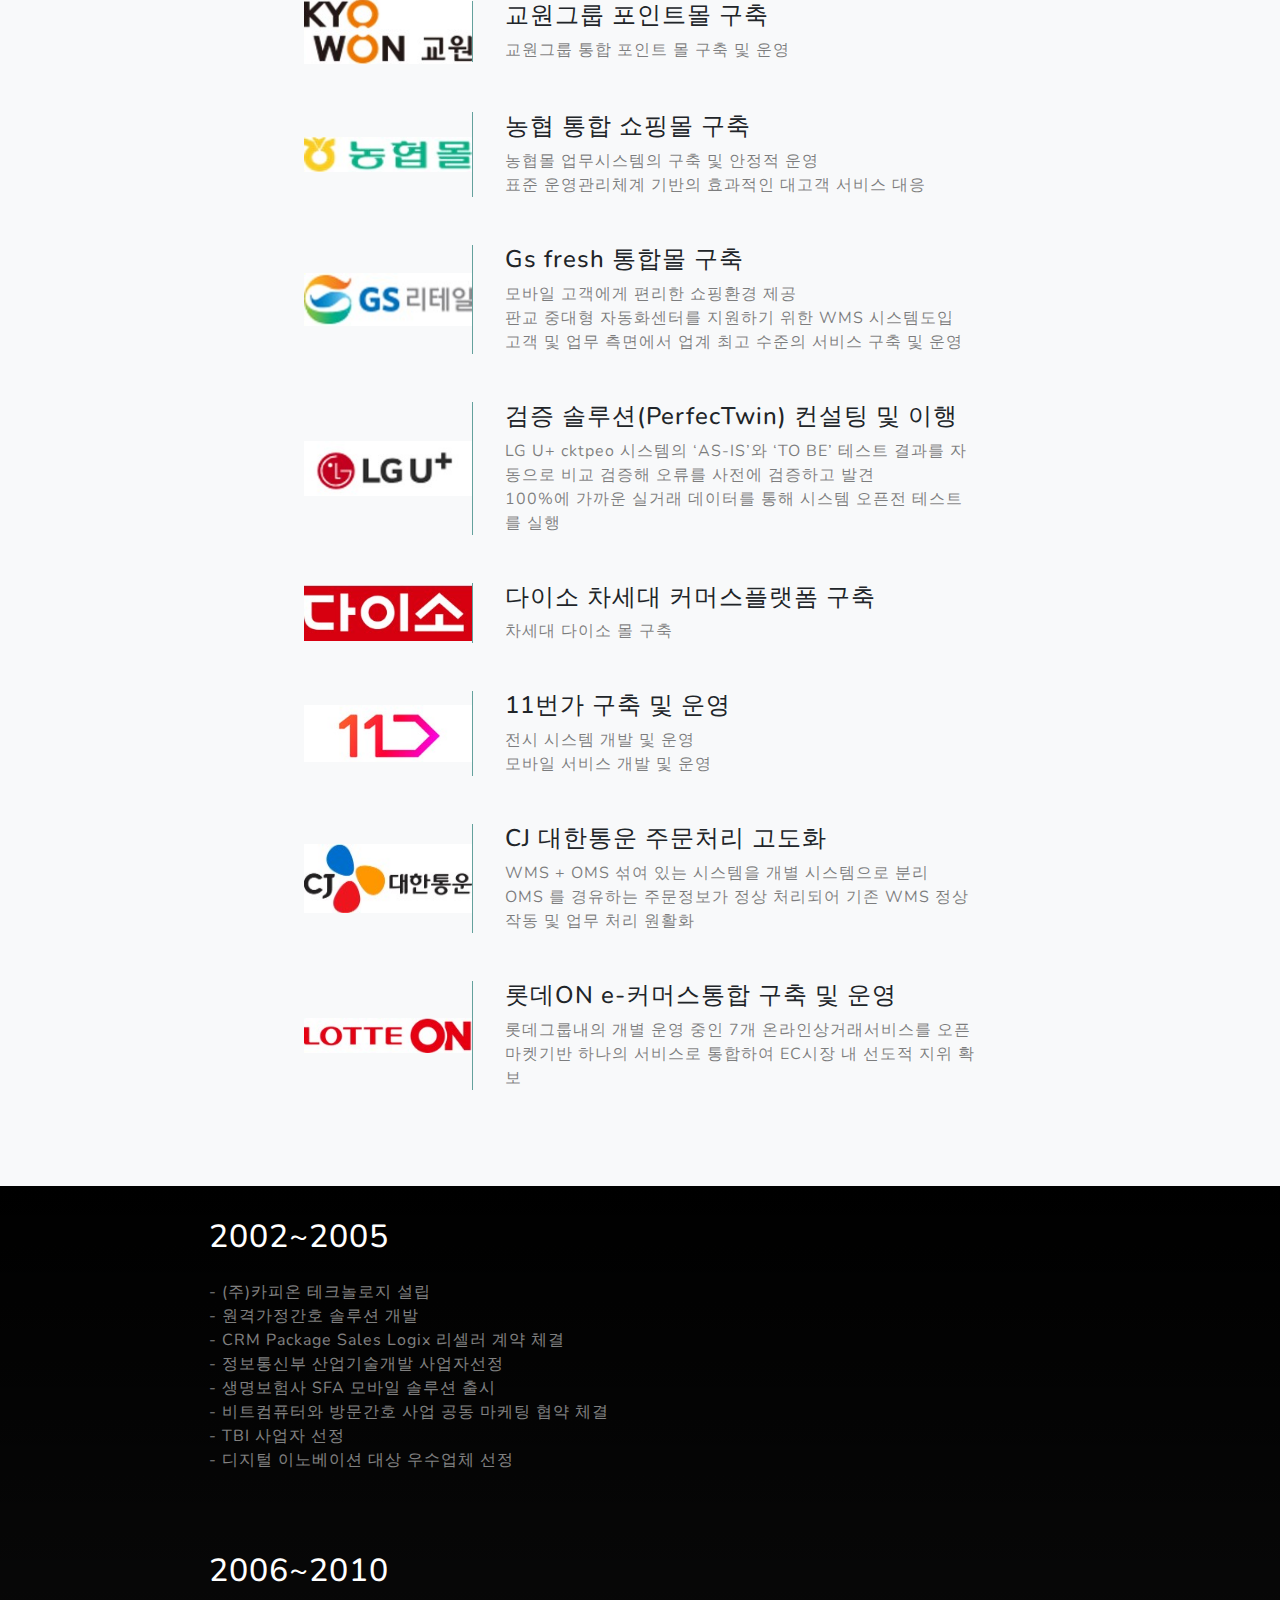
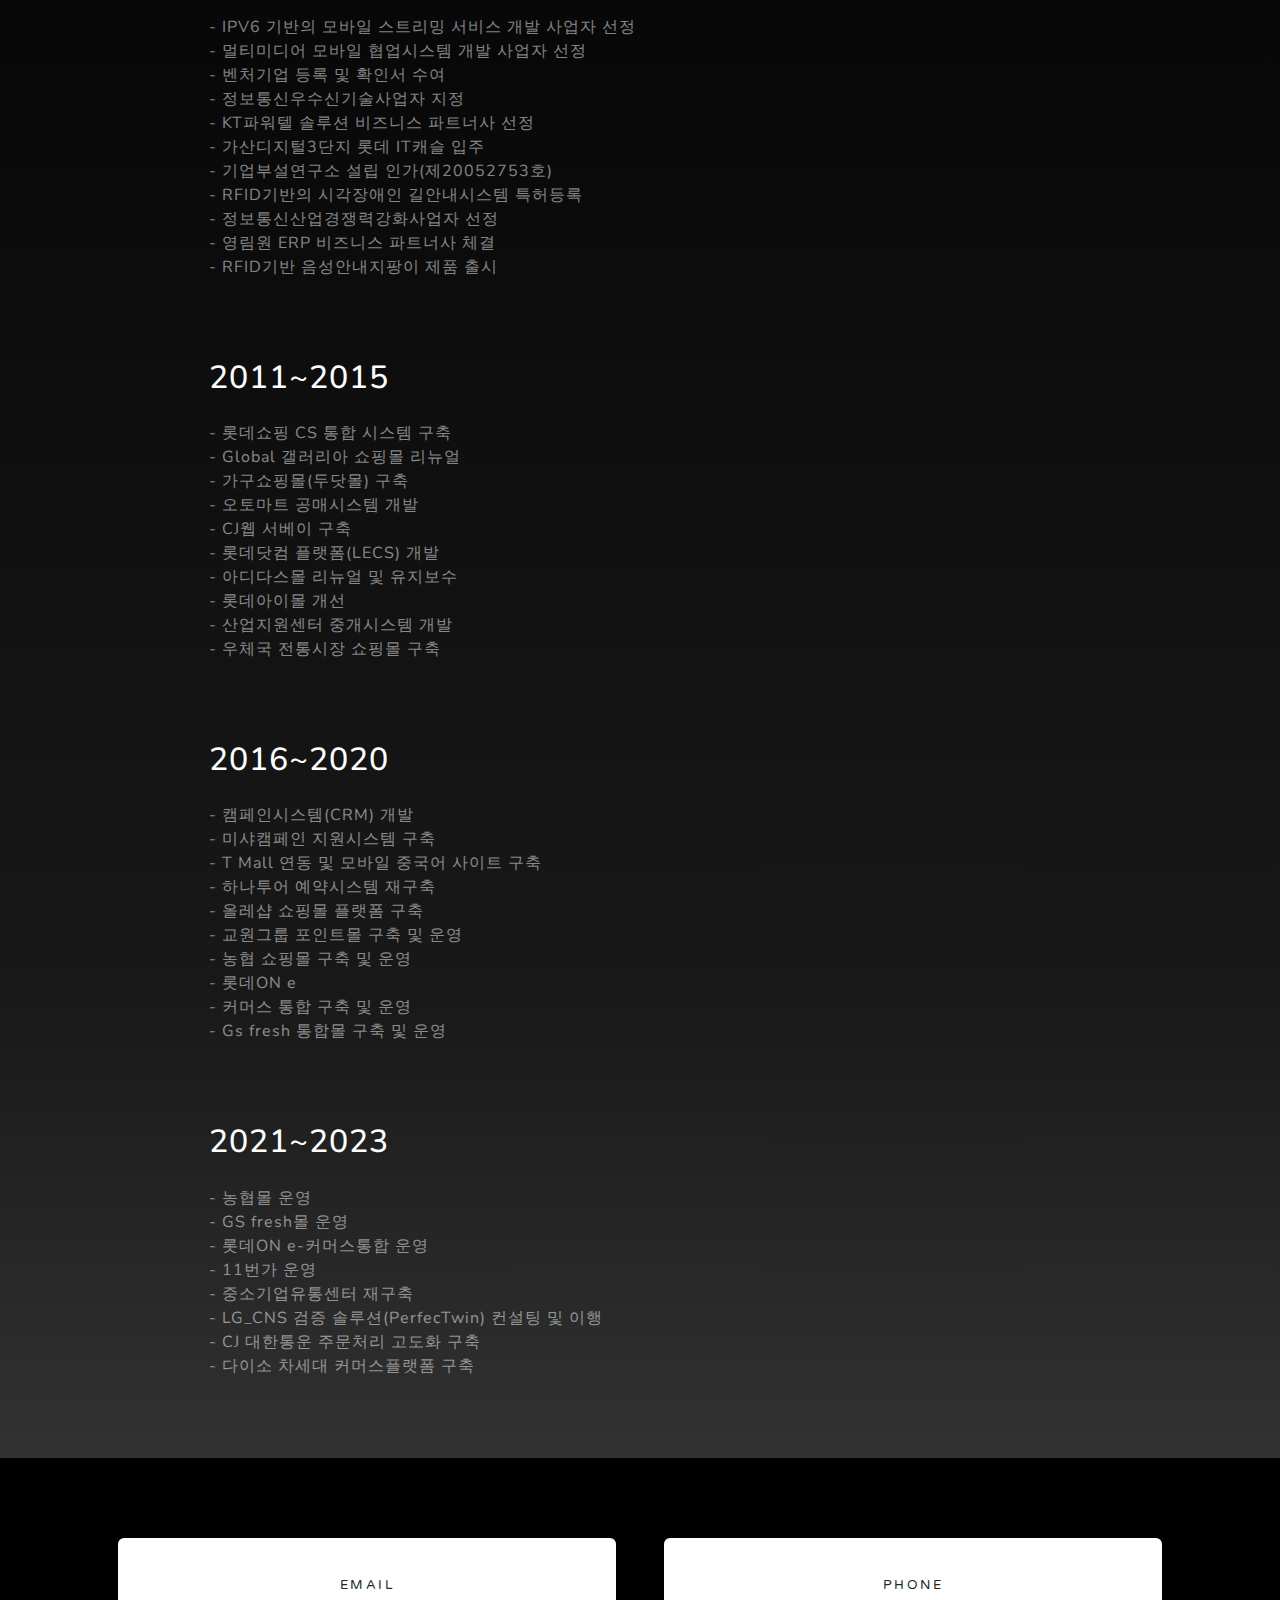
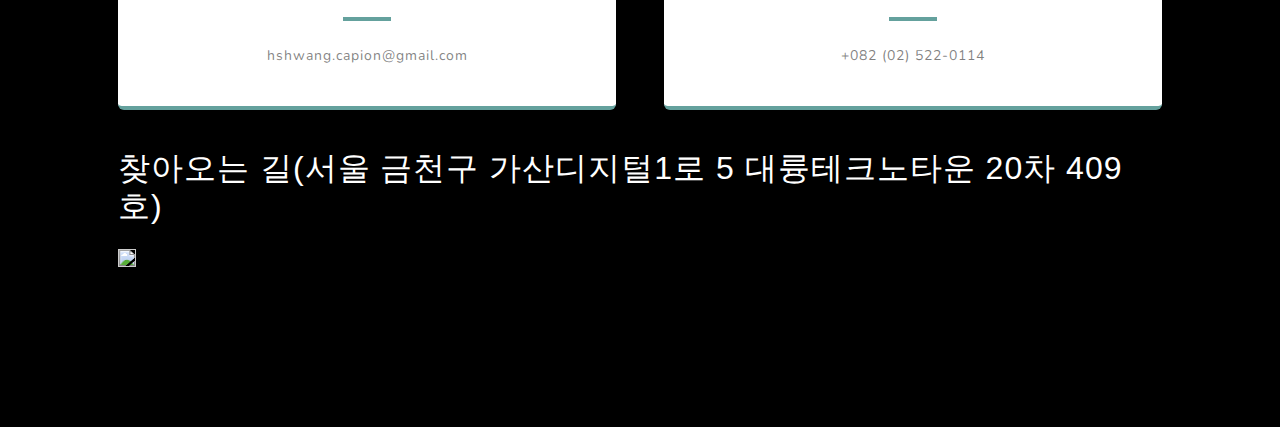
==== commit b4df0aab: "로고" ====
--- a/index.html
+++ b/index.html
@@ -43,8 +43,8 @@
             <div class="container px-4 px-lg-5 d-flex h-100 align-items-center justify-content-center">
                 <div class="d-flex justify-content-center">
                     <div class="text-center">
-                        <h1 class="mx-auto my-0 text-uppercase">CAPION</h1>
-                        <h2 class="text-white-50 mx-auto mt-2 mb-5">Welcome to our site!</h2>
+                        <h1 class="mx-auto my-0 text-uppercase"><img src="./assets/img/info/카피온로고_white_그림자.png" class="img-fluid"></h1>
+                        <h2 class="text-white-50 mx-auto mt-2 mb-5"><br></h2>
                         <a class="btn btn-primary" href="#about">Get Started</a>
                     </div>
                 </div>
@@ -55,10 +55,10 @@
         <section class="about-section text-center" id="about"></section>
         
         <!-- Projects-->
-        <section class="projects-section bg-light" id="projects"><div class="container px-4 px-lg-5">
+        <section class="projects-section bg-light" id="projects"><div class="container px-4 px-lg-5" style="width:60%">
 <script>
 dataPortfolio.forEach(function(data){
-const template = `<div class="row gx-0 mb-4 mb-lg-5 align-items-center" style="width:60%">
+const template = `<div class="row gx-0 mb-4 mb-lg-5 align-items-center" >
                     <div class="col-xl-3 col-lg-5"><img class="img-fluid mb-3 mb-lg-0" src="${data.logo}" alt="..." /></div>
                     <div class="col-xl-9 col-lg-7">
                         <div class="featured-text text-center text-lg-start">
@@ -84,7 +84,7 @@
                     var historytext =`
                     <div class="container px-4 px-lg-5">
                 <div class="row gx-4 gx-lg-5 justify-content-center">
-                    <div class="col-lg-8">
+                    <div class="col-lg-10">
                         <h2 class="text-white mb-4">${item.year}</h2>
 
                         <p class="text-white-50">
@@ -119,52 +119,6 @@
         
         <!-- Contact-->
         <section class="contact-section bg-black" id="contact"></section>
-        <!-- Contact-->
-        <section class="contact-section bg-black" id="map">
-            <div class="container px-4 px-lg-5">
-
-<div style="font:normal normal 400 12px/normal dotum, sans-serif; color:#333; position:relative">
-    <div style="width:100%">
-        <h2 class="text-white mb-4">찾아오는 길</h2>
-        <a href="https://map.kakao.com/?urlX=474945.0&amp;urlY=1102048.0&amp;itemId=12833746&amp;q=%EC%B9%B4%ED%94%BC%EC%98%A8%ED%85%8C%ED%81%AC%EB%86%80%EB%A1%9C%EC%A7%80&amp;srcid=12833746&amp;map_type=TYPE_MAP&amp;from=roughmap" target="_blank">
-            <img class="map" src="https://t1.daumcdn.net/roughmap/imgmap/6227460d12b1fd4dfd663b76bb3040f7e0660ec3b418c2a7da1c00d017e688dd" style="border:1px solid #ccc; width:100%;">
-        </a>
-    </div>
-    <!--
-    <div style="overflow: hidden; padding: 7px 11px; border: 1px solid rgba(0, 0, 0, 0.1); border-radius: 0px 0px 2px 2px; background-color: rgb(249, 249, 249);">
-        <a href="https://map.kakao.com" target="_blank" style="float: left;"><img src="//t1.daumcdn.net/localimg/localimages/07/2018/pc/common/logo_kakaomap.png" width="72" height="16" alt="카카오맵" style="display:block;width:72px;height:16px">
-        </a>
-        <div style="float: right; position: relative; top: 1px; font-size: 11px;">
-            <a target="_blank" href="https://map.kakao.com/?from=roughmap&amp;srcid=12833746&amp;confirmid=12833746&amp;q=%EC%B9%B4%ED%94%BC%EC%98%A8%ED%85%8C%ED%81%AC%EB%86%80%EB%A1%9C%EC%A7%80&amp;rv=on" style="float:left;height:15px;padding-top:1px;line-height:15px;color:#000;text-decoration: none;">로드뷰</a><span style="width: 1px;padding: 0;margin: 0 8px 0 9px;height: 11px;vertical-align: top;position: relative;top: 2px;border-left: 1px solid #d0d0d0;float: left;"></span><a target="_blank" href="https://map.kakao.com/?from=roughmap&amp;eName=%EC%B9%B4%ED%94%BC%EC%98%A8%ED%85%8C%ED%81%AC%EB%86%80%EB%A1%9C%EC%A7%80&amp;eX=474945.0&amp;eY=1102048.0" style="float:left;height:15px;padding-top:1px;line-height:15px;color:#000;text-decoration: none;">길찾기</a><span style="width: 1px;padding: 0;margin: 0 8px 0 9px;height: 11px;vertical-align: top;position: relative;top: 2px;border-left: 1px solid #d0d0d0;float: left;"></span><a target="_blank" href="https://map.kakao.com?map_type=TYPE_MAP&amp;from=roughmap&amp;srcid=12833746&amp;itemId=12833746&amp;q=%EC%B9%B4%ED%94%BC%EC%98%A8%ED%85%8C%ED%81%AC%EB%86%80%EB%A1%9C%EC%A7%80&amp;urlX=474945.0&amp;urlY=1102048.0" style="float:left;height:15px;padding-top:1px;line-height:15px;color:#000;text-decoration: none;">지도 크게 보기</a>
-        </div>
-        </div>
-        -->
-    </div>                
-
-
-<!-- * 카카오맵 - 지도퍼가기 -->
-<!-- 1. 지도 노드
-<div id="daumRoughmapContainer1706237743651" class="root_daum_roughmap root_daum_roughmap_landing" style="width:auto"></div>
--->
-<!--
-	2. 설치 스크립트
-	* 지도 퍼가기 서비스를 2개 이상 넣을 경우, 설치 스크립트는 하나만 삽입합니다.
-<script charset="UTF-8" class="daum_roughmap_loader_script" src="https://ssl.daumcdn.net/dmaps/map_js_init/roughmapLoader.js"></script>
--->
-
-<!-- 3. 실행 스크립트
-<script charset="UTF-8">
-	new daum.roughmap.Lander({
-		"timestamp" : "1706237743651",
-		"key" : "2humt",
-		"mapWidth" : "auto",
-		"mapHeight" : "360",
-        "draggable" : "false"
-	}).render();
-</script>          
--->
-            </div>
-        </section>
 
         <!-- Footer-->
         <footer class="footer bg-black small text-center text-white-50">
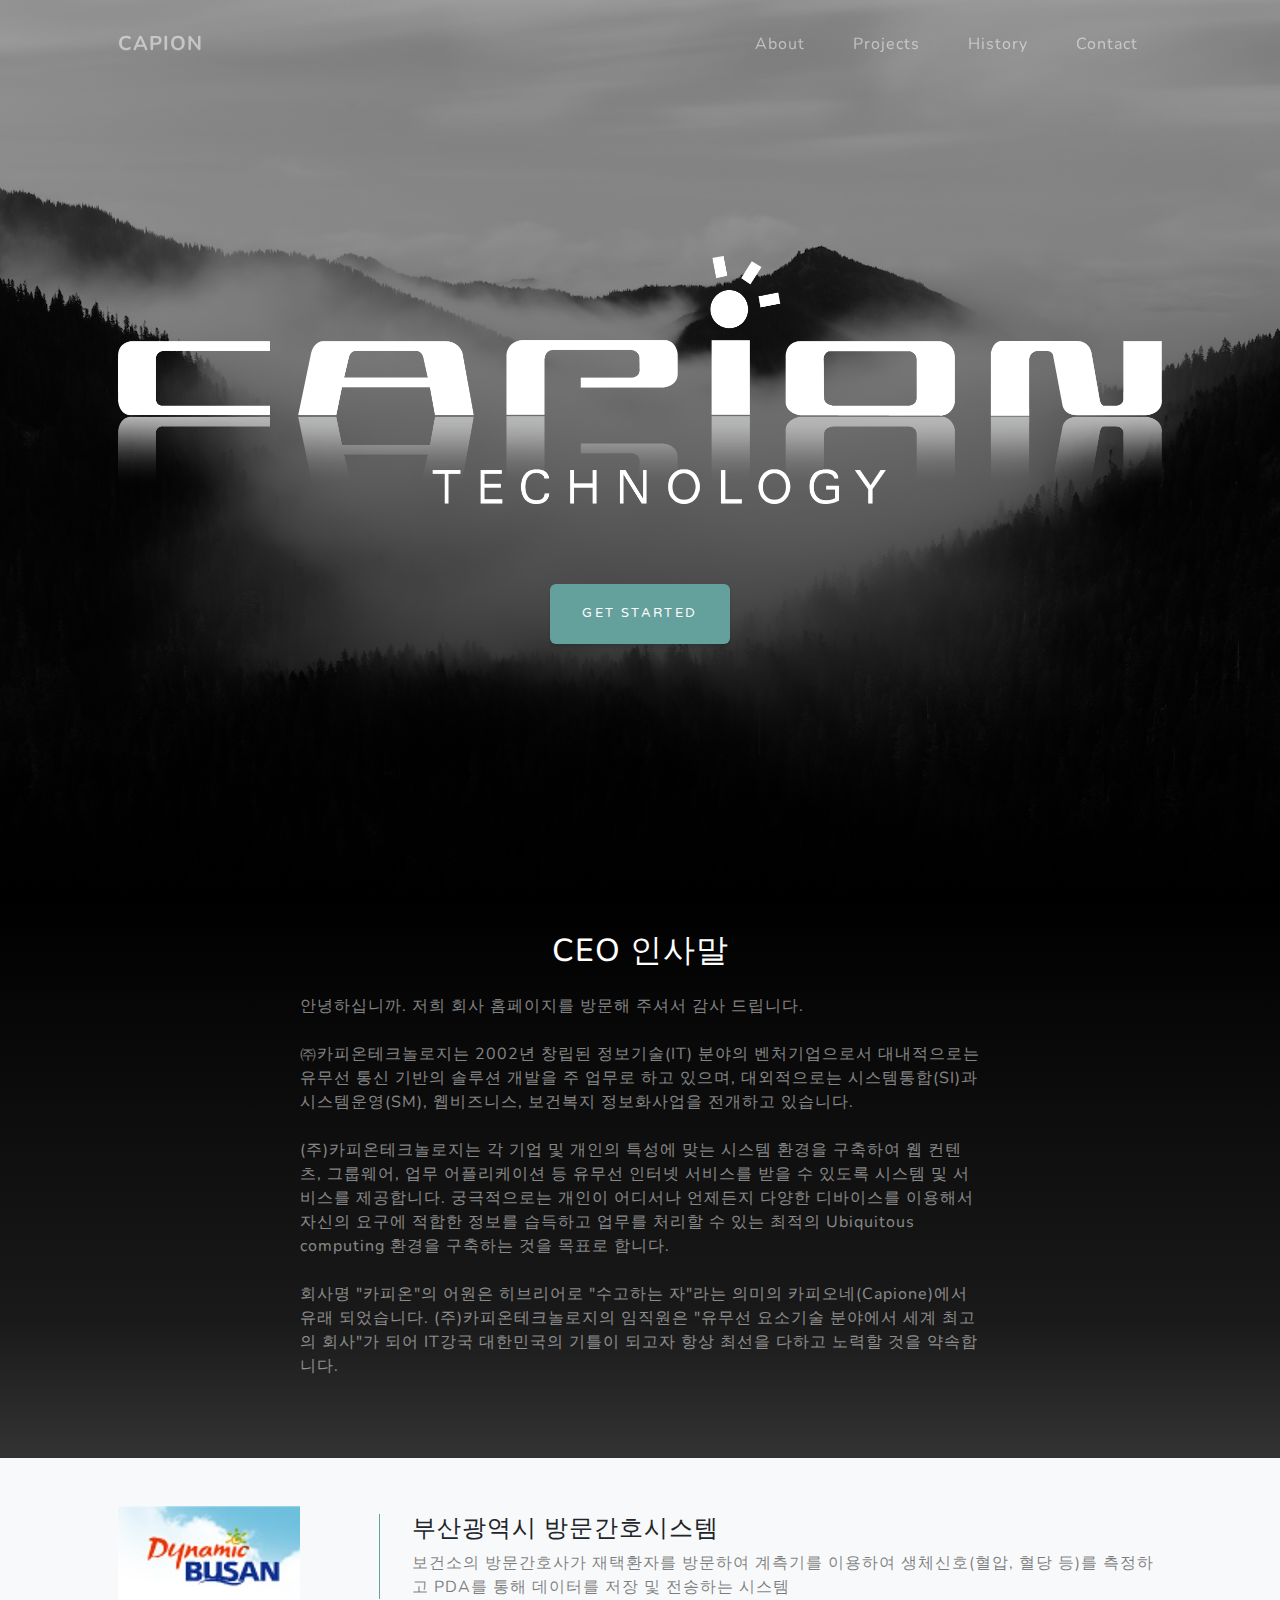
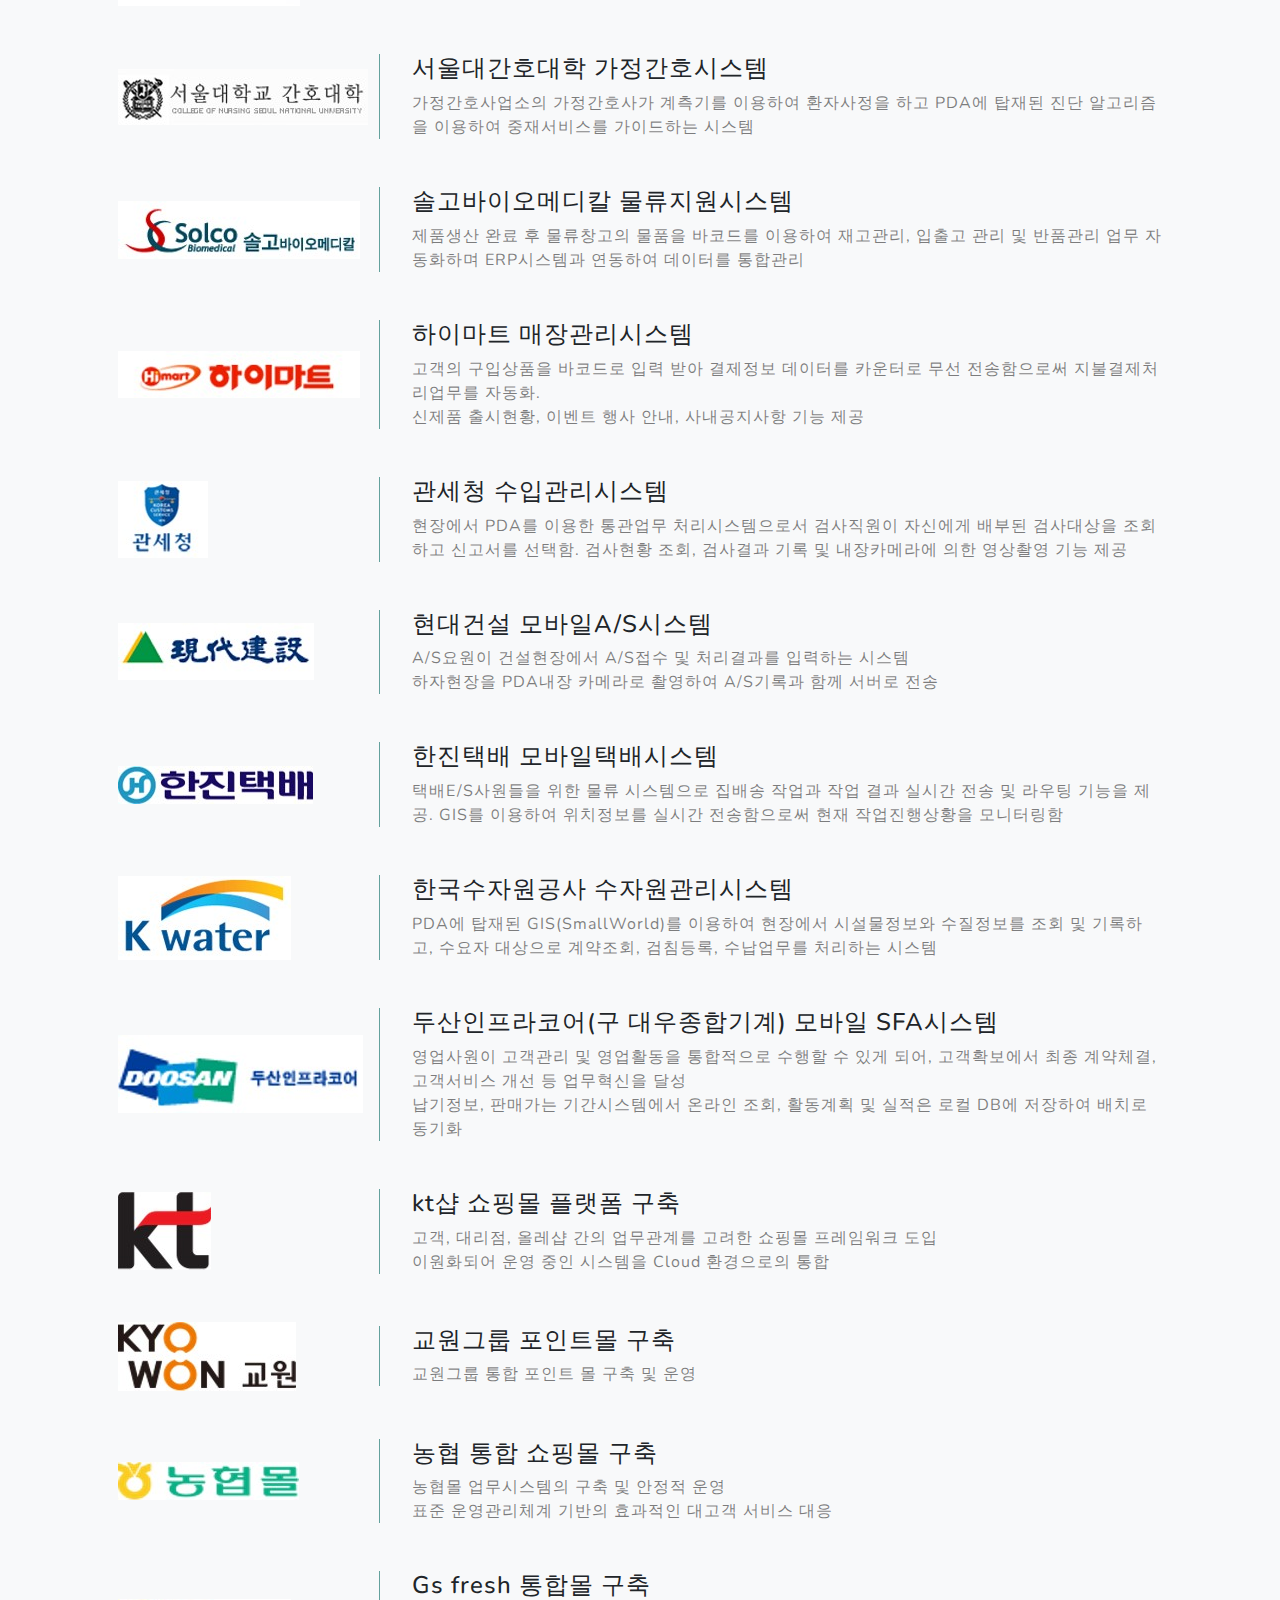
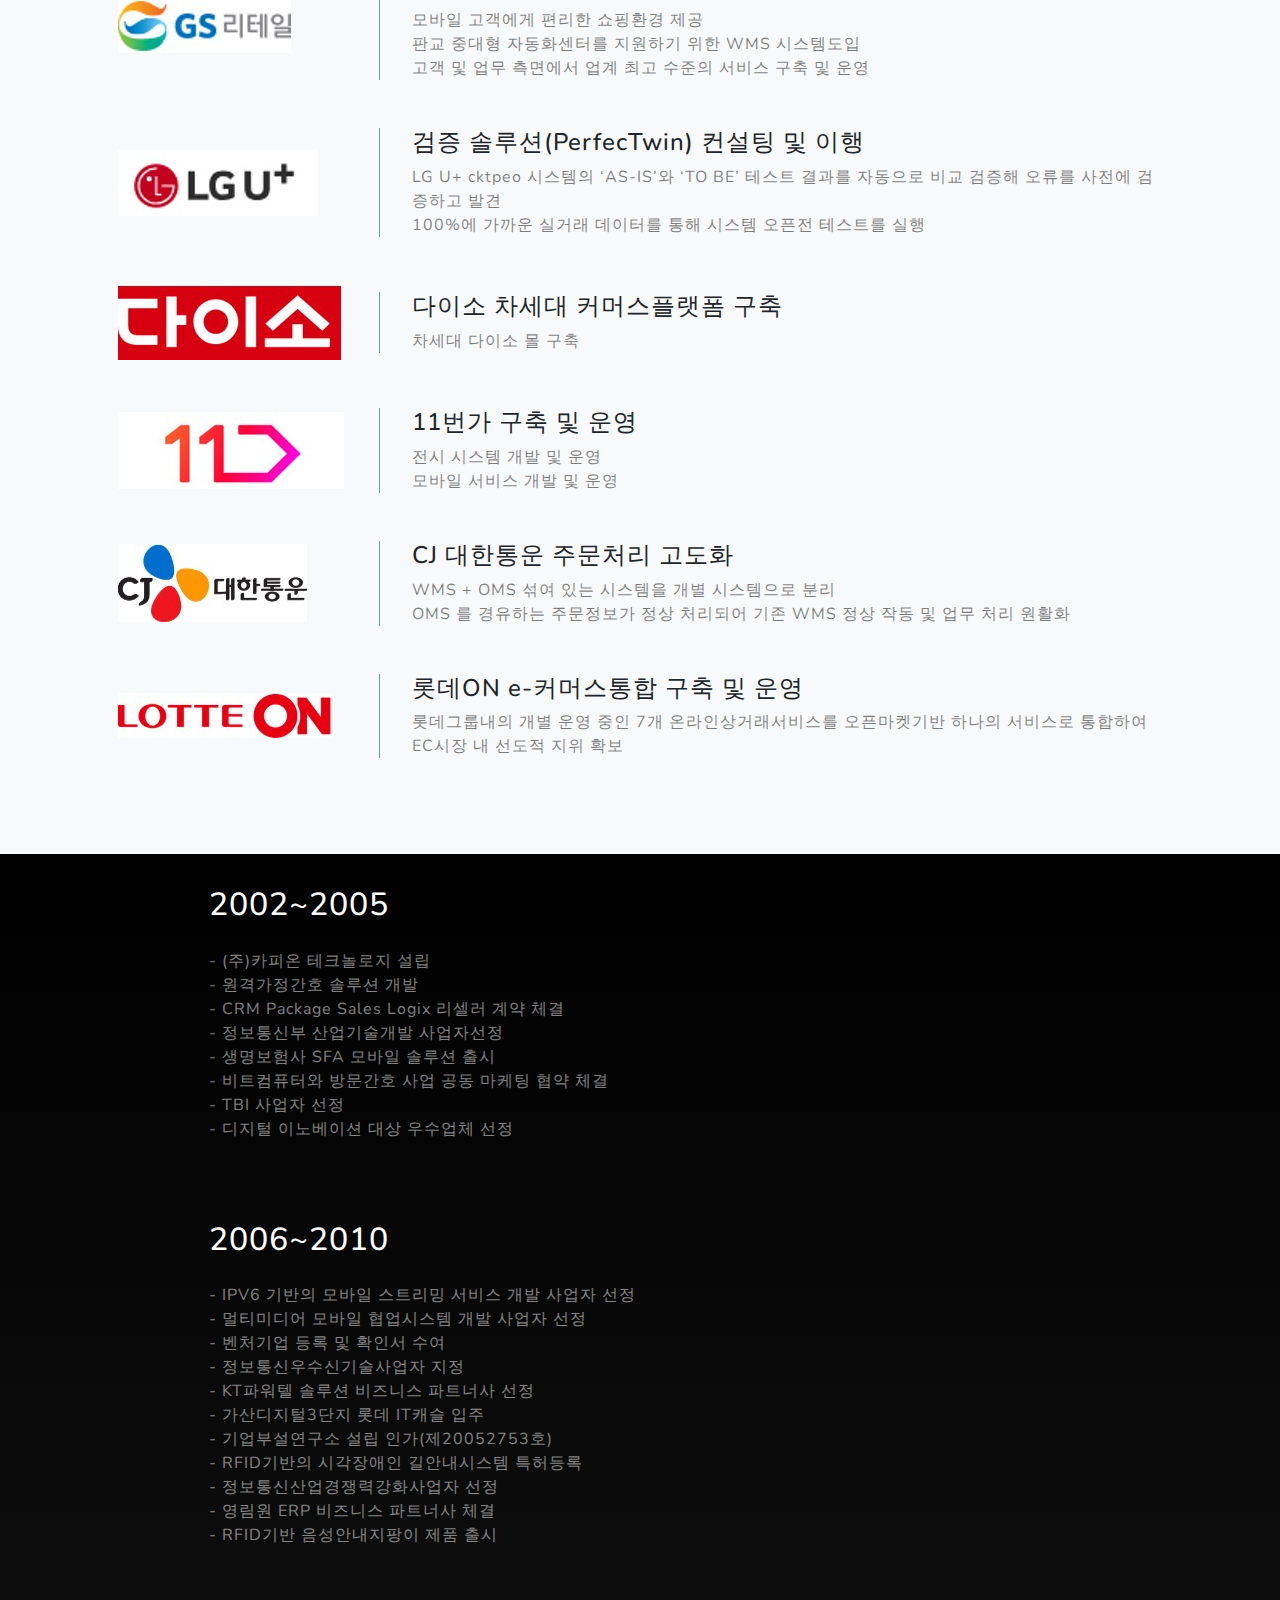
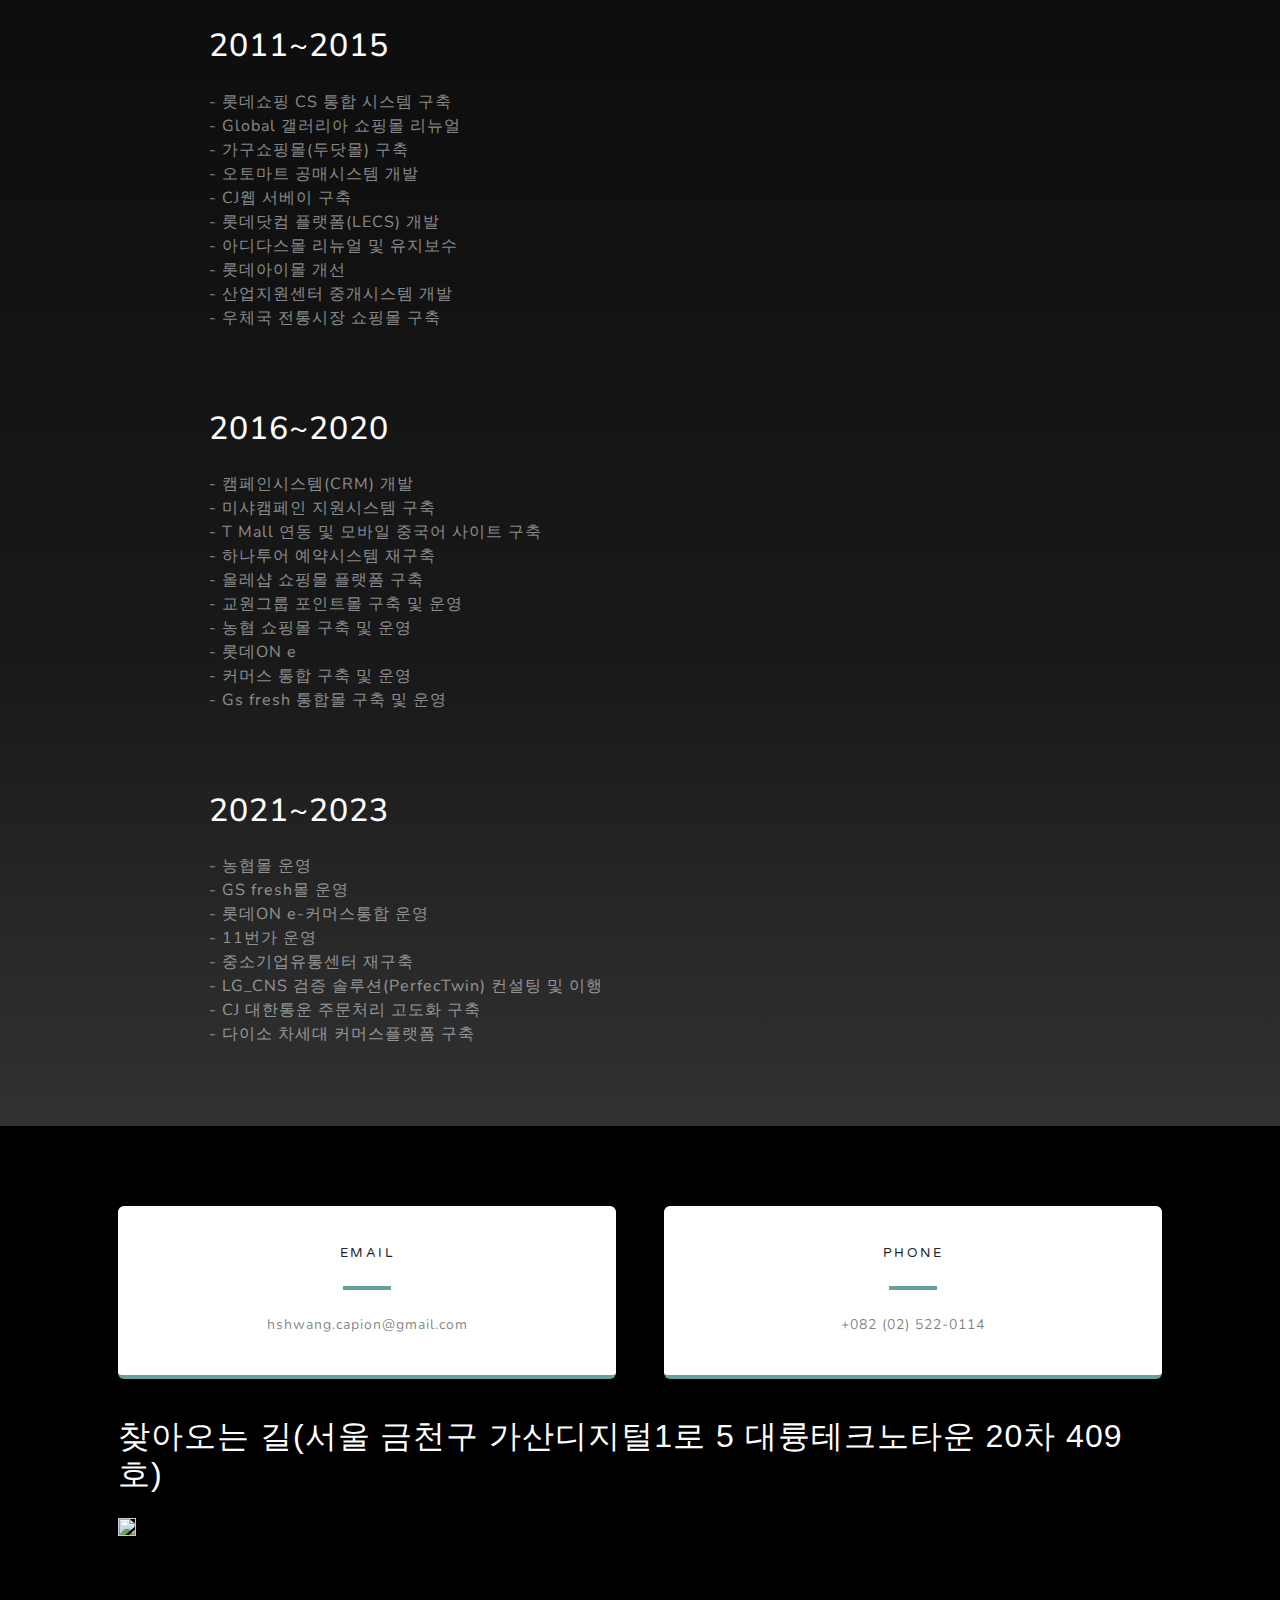
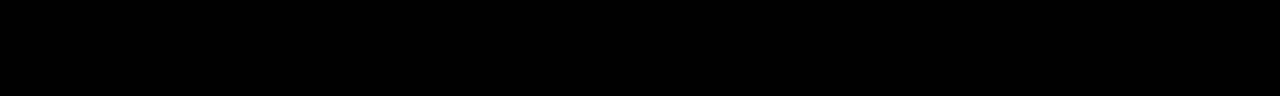
==== commit fd585682: "projects section 수정" ====
--- a/index.html
+++ b/index.html
@@ -55,7 +55,7 @@
         <section class="about-section text-center" id="about"></section>
         
         <!-- Projects-->
-        <section class="projects-section bg-light" id="projects"><div class="container px-4 px-lg-5" style="width:60%">
+        <section class="projects-section bg-light" id="projects"><div class="container px-4 px-lg-5">
 <script>
 dataPortfolio.forEach(function(data){
 const template = `<div class="row gx-0 mb-4 mb-lg-5 align-items-center" >
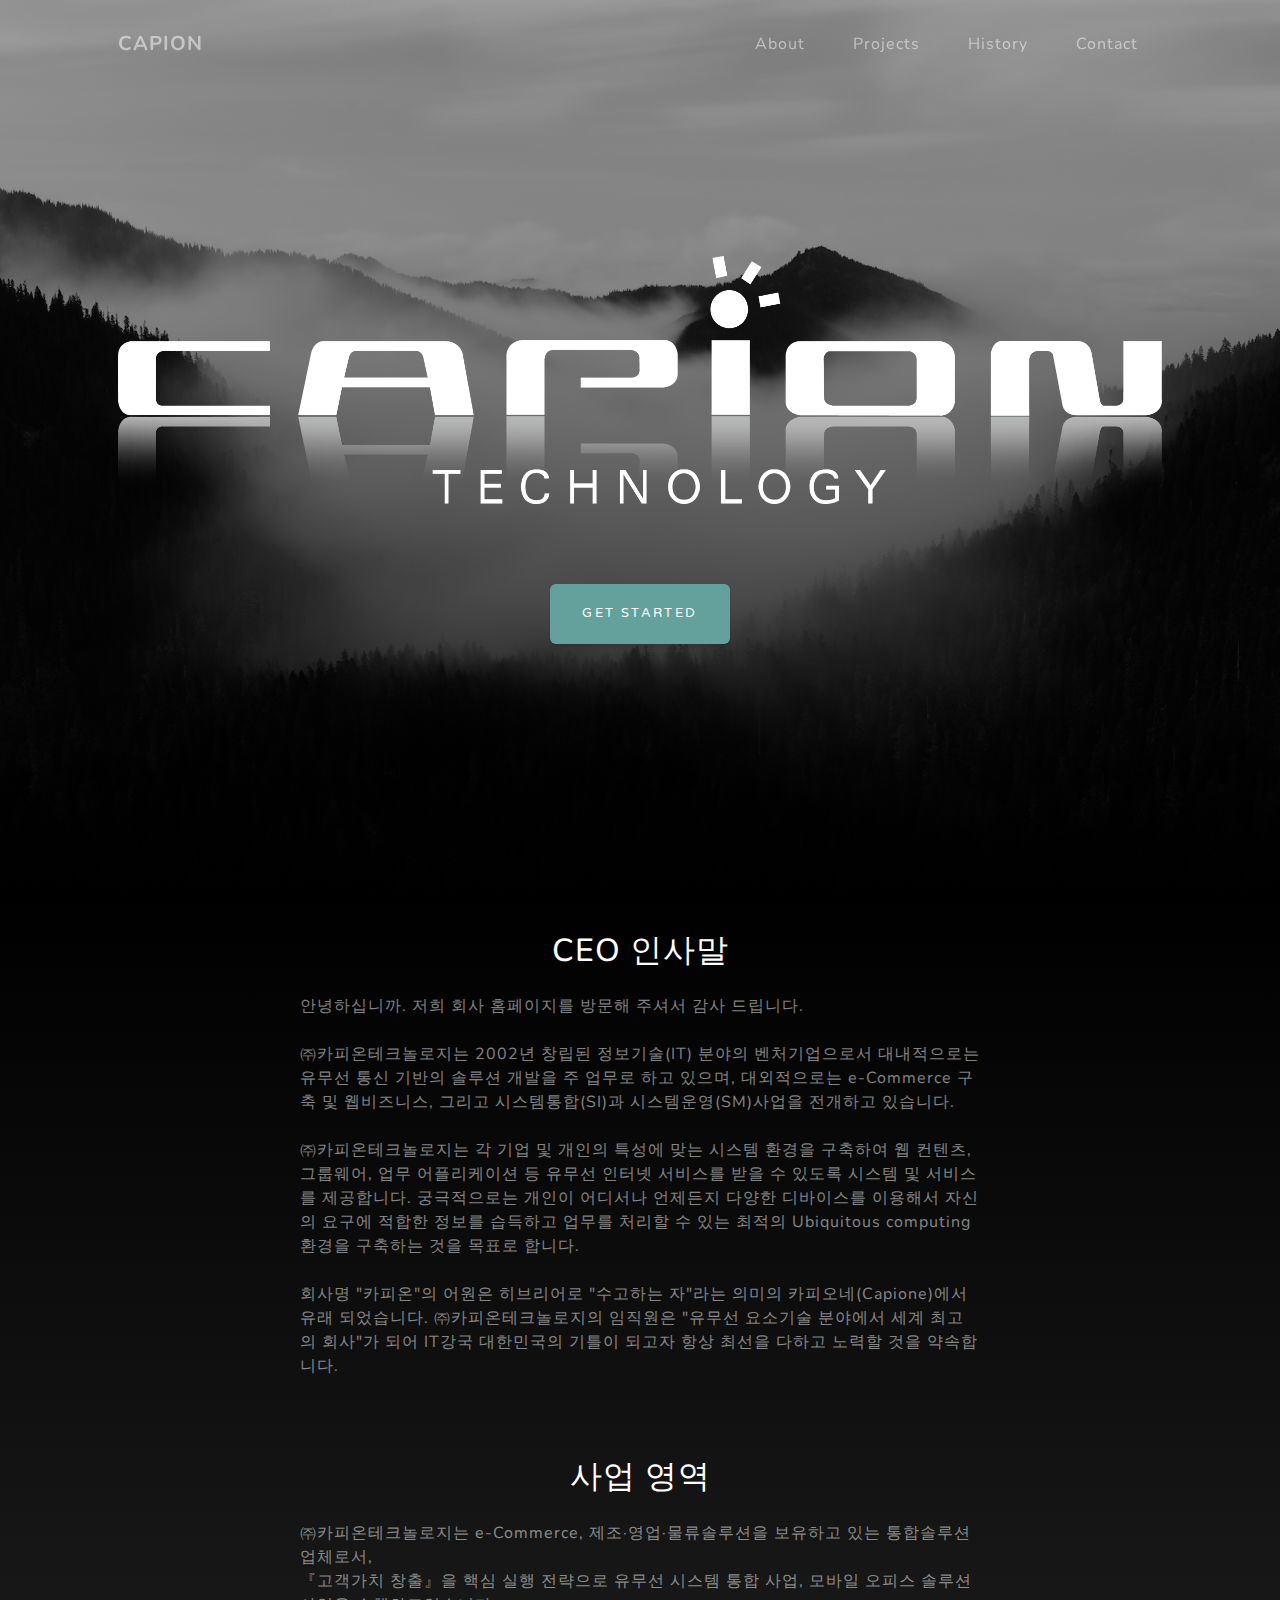
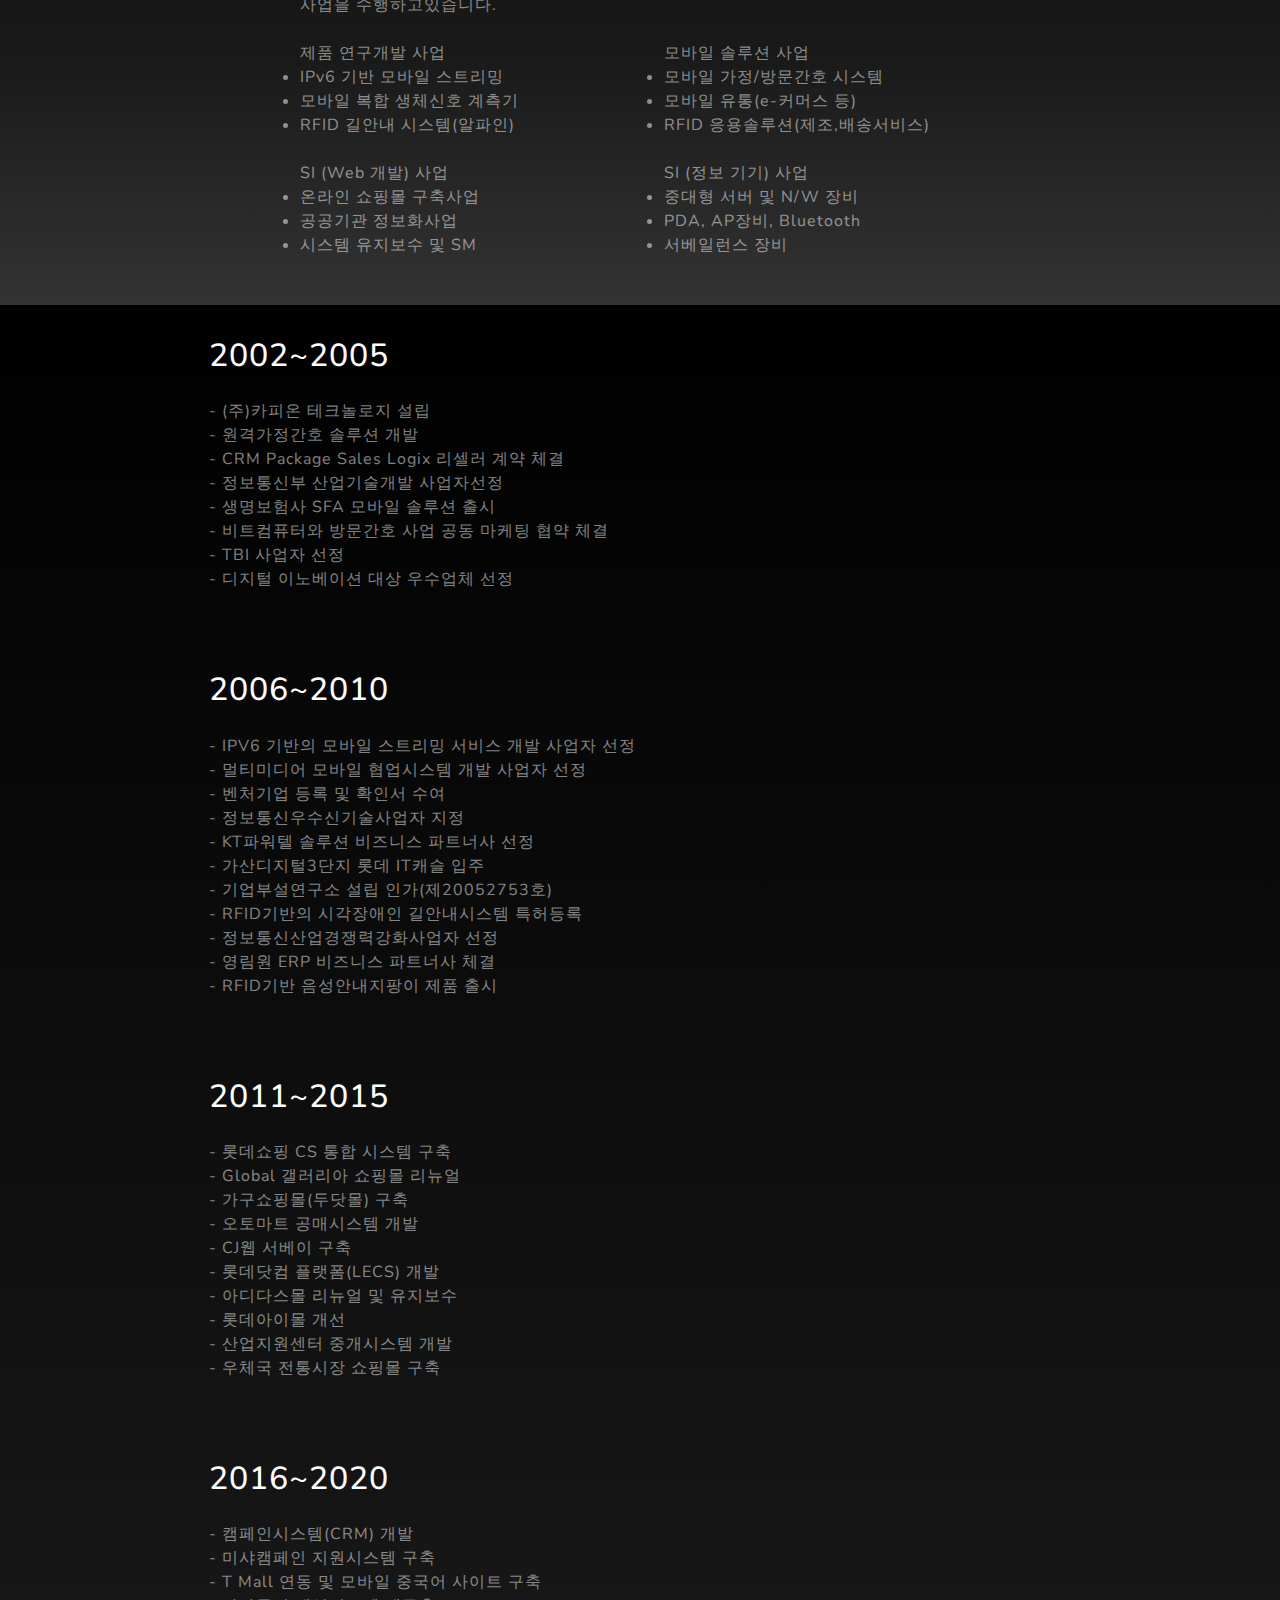
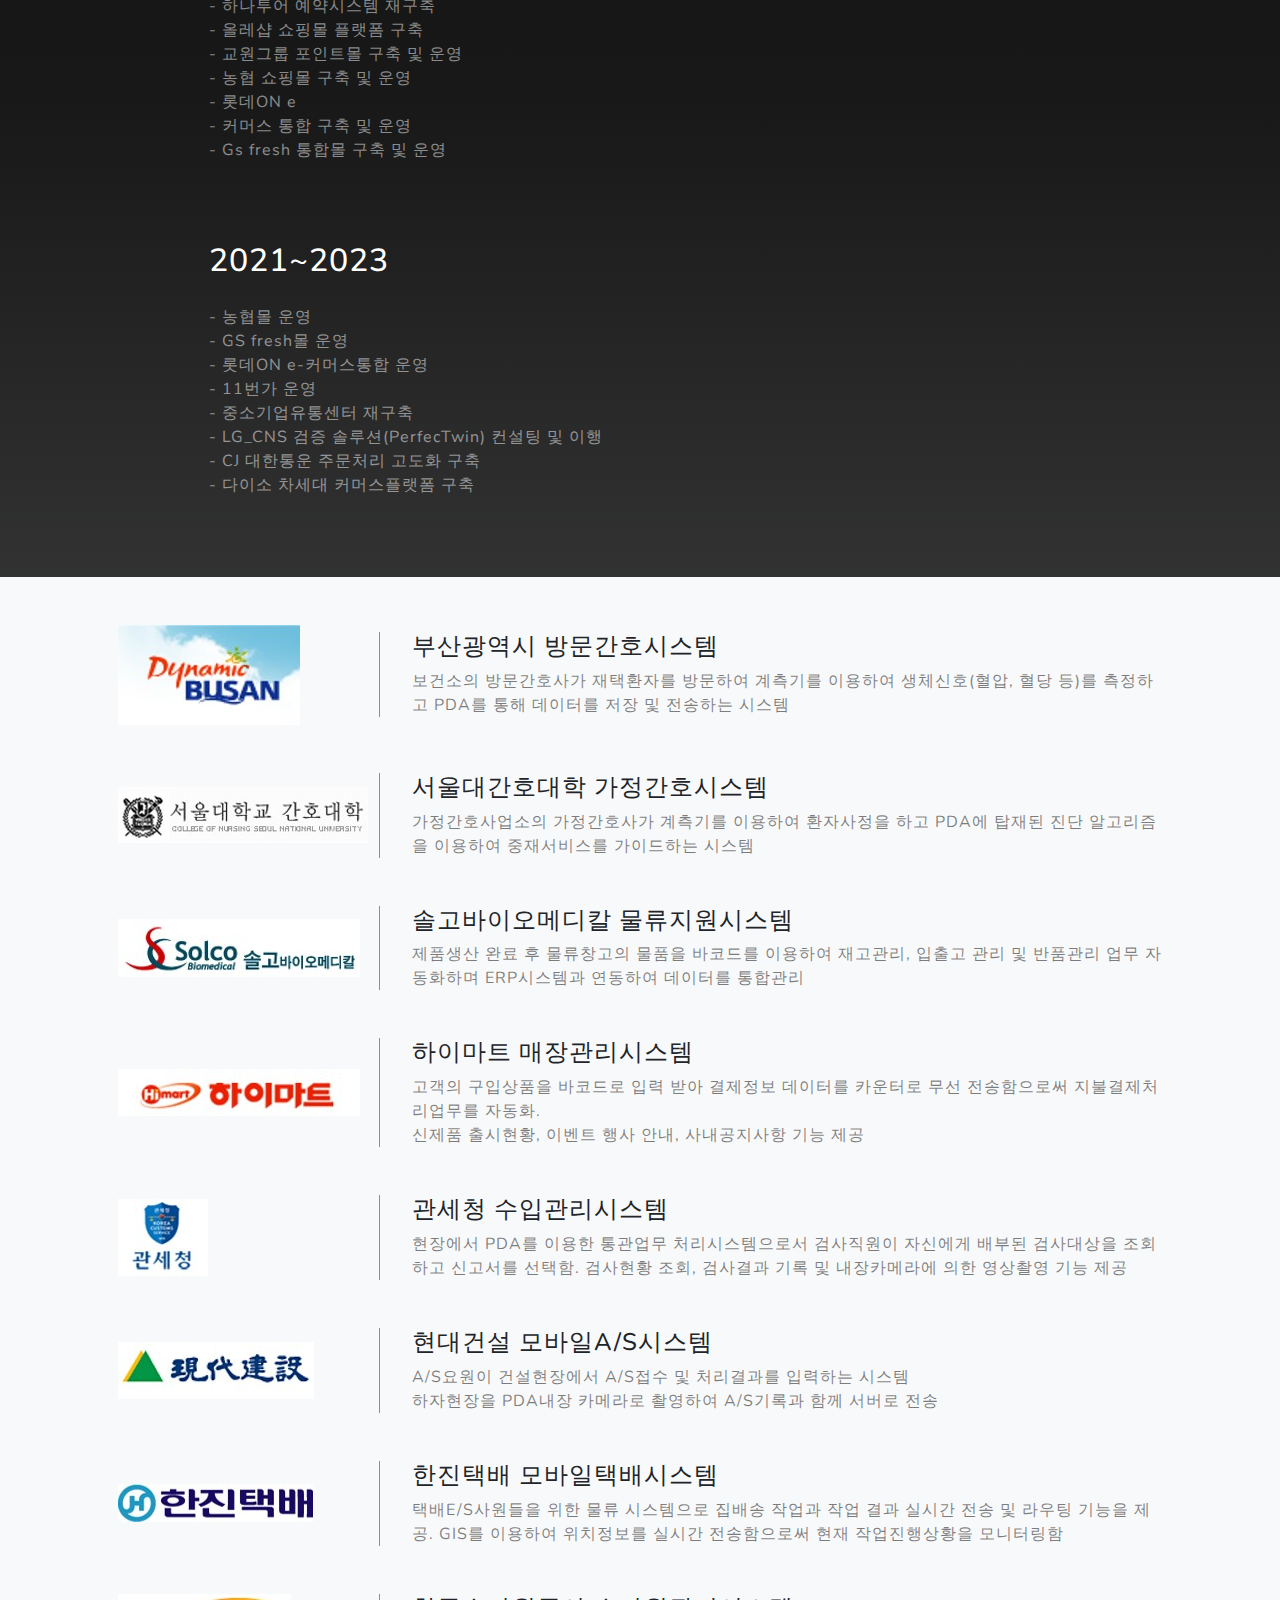
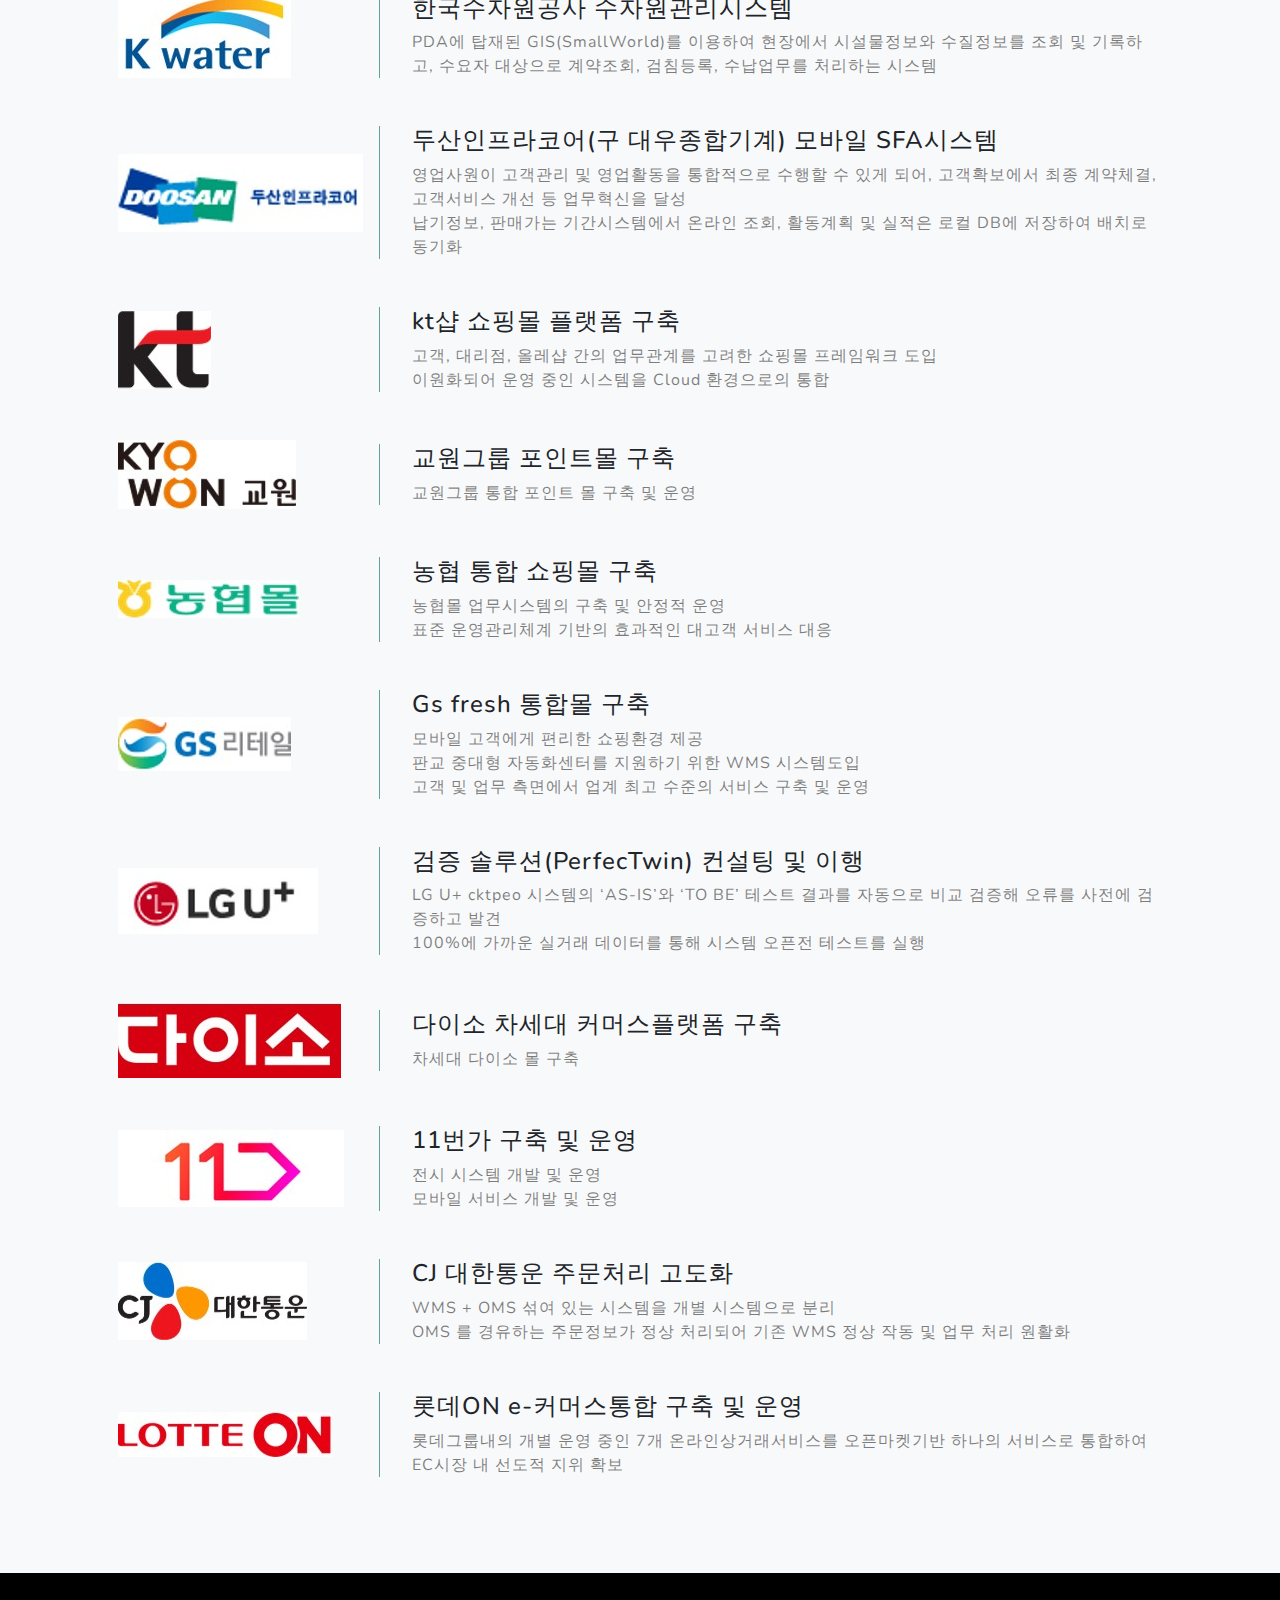
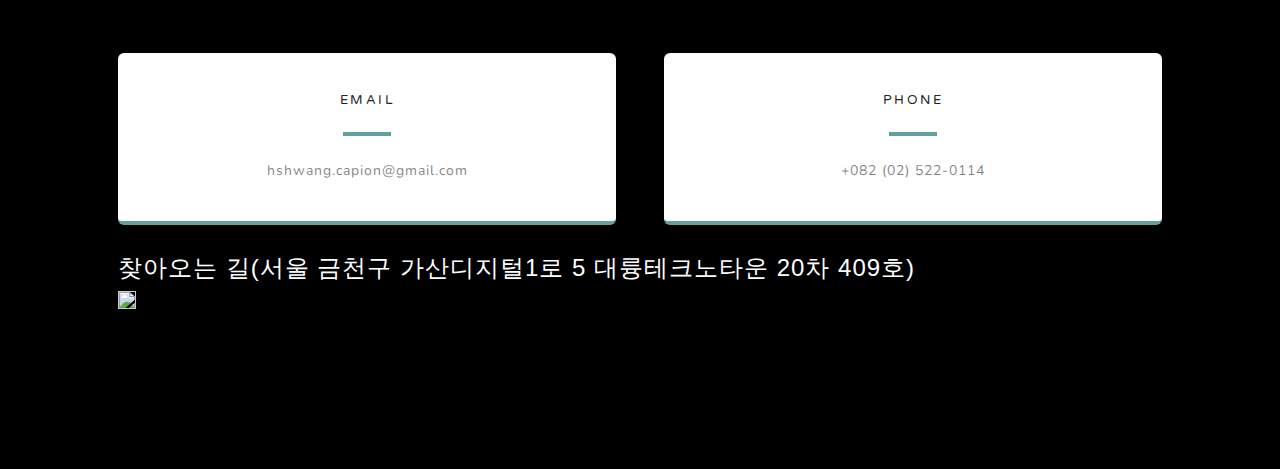
==== commit 623a1380: "프로젝트,히스토리순서변경" ====
--- a/index.html
+++ b/index.html
@@ -50,76 +50,62 @@
                 </div>
             </div>
         </header>
-        
         <!-- About-->
         <section class="about-section text-center" id="about"></section>
+        <!-- history-->
+        <section class="about-section bg-light" id="history">
+            <script>
+                getData().forEach(item => {
+                    var historytext =`
+                    <div class="container px-4 px-lg-5">
+                        <div class="row gx-4 gx-lg-5 justify-content-center">
+                            <div class="col-lg-10">
+                                <h2 class="text-white mb-4">${item.year}</h2>
+                                <p class="text-white-50">
+                                    ${item.conts}
+                                </p>
+                            </div>
+                        </div>
+                     </div>`
+                    var test=`<div class="row gx-0 mb-5 mb-lg-1 justify-content-center">
+                        <div class="col-lg-6">
+                            <div class="bg-black text-center h-100 project">
+                                <div class="d-flex h-100">
+                                    <div class="project-text w-100 my-auto text-center text-lg-left">
+                                        <h4 class="text-white">${item.year}</h4> 
+                                        <p class="mb-0 text-white-50">${item.conts}</p>
+                                    </div>
+                                </div>
+                            </div>
+                        </div>
+                    </div>`
+                document.write(historytext);
+                });
+            </script>
+        </section>
         
         <!-- Projects-->
-        <section class="projects-section bg-light" id="projects"><div class="container px-4 px-lg-5">
-<script>
-dataPortfolio.forEach(function(data){
-const template = `<div class="row gx-0 mb-4 mb-lg-5 align-items-center" >
-                    <div class="col-xl-3 col-lg-5"><img class="img-fluid mb-3 mb-lg-0" src="${data.logo}" alt="..." /></div>
-                    <div class="col-xl-9 col-lg-7">
-                        <div class="featured-text text-center text-lg-start">
-                            <h4>${data.title}</h4>
-                            <p class="text-black-50 mb-0">${data.conts}
-                            </p>
-                        </div>
-                    </div>
-                </div>`;
-            document.write(template);                           
-            });
-</script>                        
-        </div>
-        </section>
-        
-        <!-- history-->
-        <section class="about-section bg-light" id="history">
-
-
-            <script>
-                getData().forEach(item => {
-
-                    var historytext =`
-                    <div class="container px-4 px-lg-5">
-                <div class="row gx-4 gx-lg-5 justify-content-center">
-                    <div class="col-lg-10">
-                        <h2 class="text-white mb-4">${item.year}</h2>
-
-                        <p class="text-white-50">
-                            ${item.conts}
-                        </p>
-
-                
-                    </div>
-                </div>
-
-            </div>`
-                    var test=`<div class="row gx-0 mb-5 mb-lg-1 justify-content-center">
-        <!-- -->
-        
-        <!-- -->
-                <div class="col-lg-6">
-                    <div class="bg-black text-center h-100 project">
-                        <div class="d-flex h-100">
-                            <div class="project-text w-100 my-auto text-center text-lg-left">
-                                <h4 class="text-white">${item.year}</h4> 
-                                <p class="mb-0 text-white-50">${item.conts}</p>
+        <section class="projects-section bg-light" id="projects">
+            <div class="container px-4 px-lg-5">
+                <script>
+                    dataPortfolio.forEach(function(data){
+                    const template = `<div class="row gx-0 mb-4 mb-lg-5 align-items-center" >
+                        <div class="col-xl-3 col-lg-5"><img class="img-fluid mb-3 mb-lg-0" src="${data.logo}" alt="..." /></div>
+                        <div class="col-xl-9 col-lg-7">
+                            <div class="featured-text text-center text-lg-start">
+                                <h4>${data.title}</h4>
+                                <p class="text-black-50 mb-0">${data.conts}
+                                </p>
                             </div>
                         </div>
-                    </div>
-                </div>
-            </div>`
-            document.write(historytext);
+                    </div>`;
+                    document.write(template);                           
                 });
-            
-        </script>
+                </script>                        
+            </div>
         </section>
-        
         <!-- Contact-->
         <section class="contact-section bg-black" id="contact"></section>
-
         <!-- Footer-->
         <footer class="footer bg-black small text-center text-white-50">
             <!-- <div class="container px-4 px-lg-5">Copyright &copy; Your Website 2023</div> -->
@@ -183,7 +169,6 @@
             //importPage("projects");
             //importPage("history");
             importPage("contact");
-
         </script>        
     </body>
 </html>
